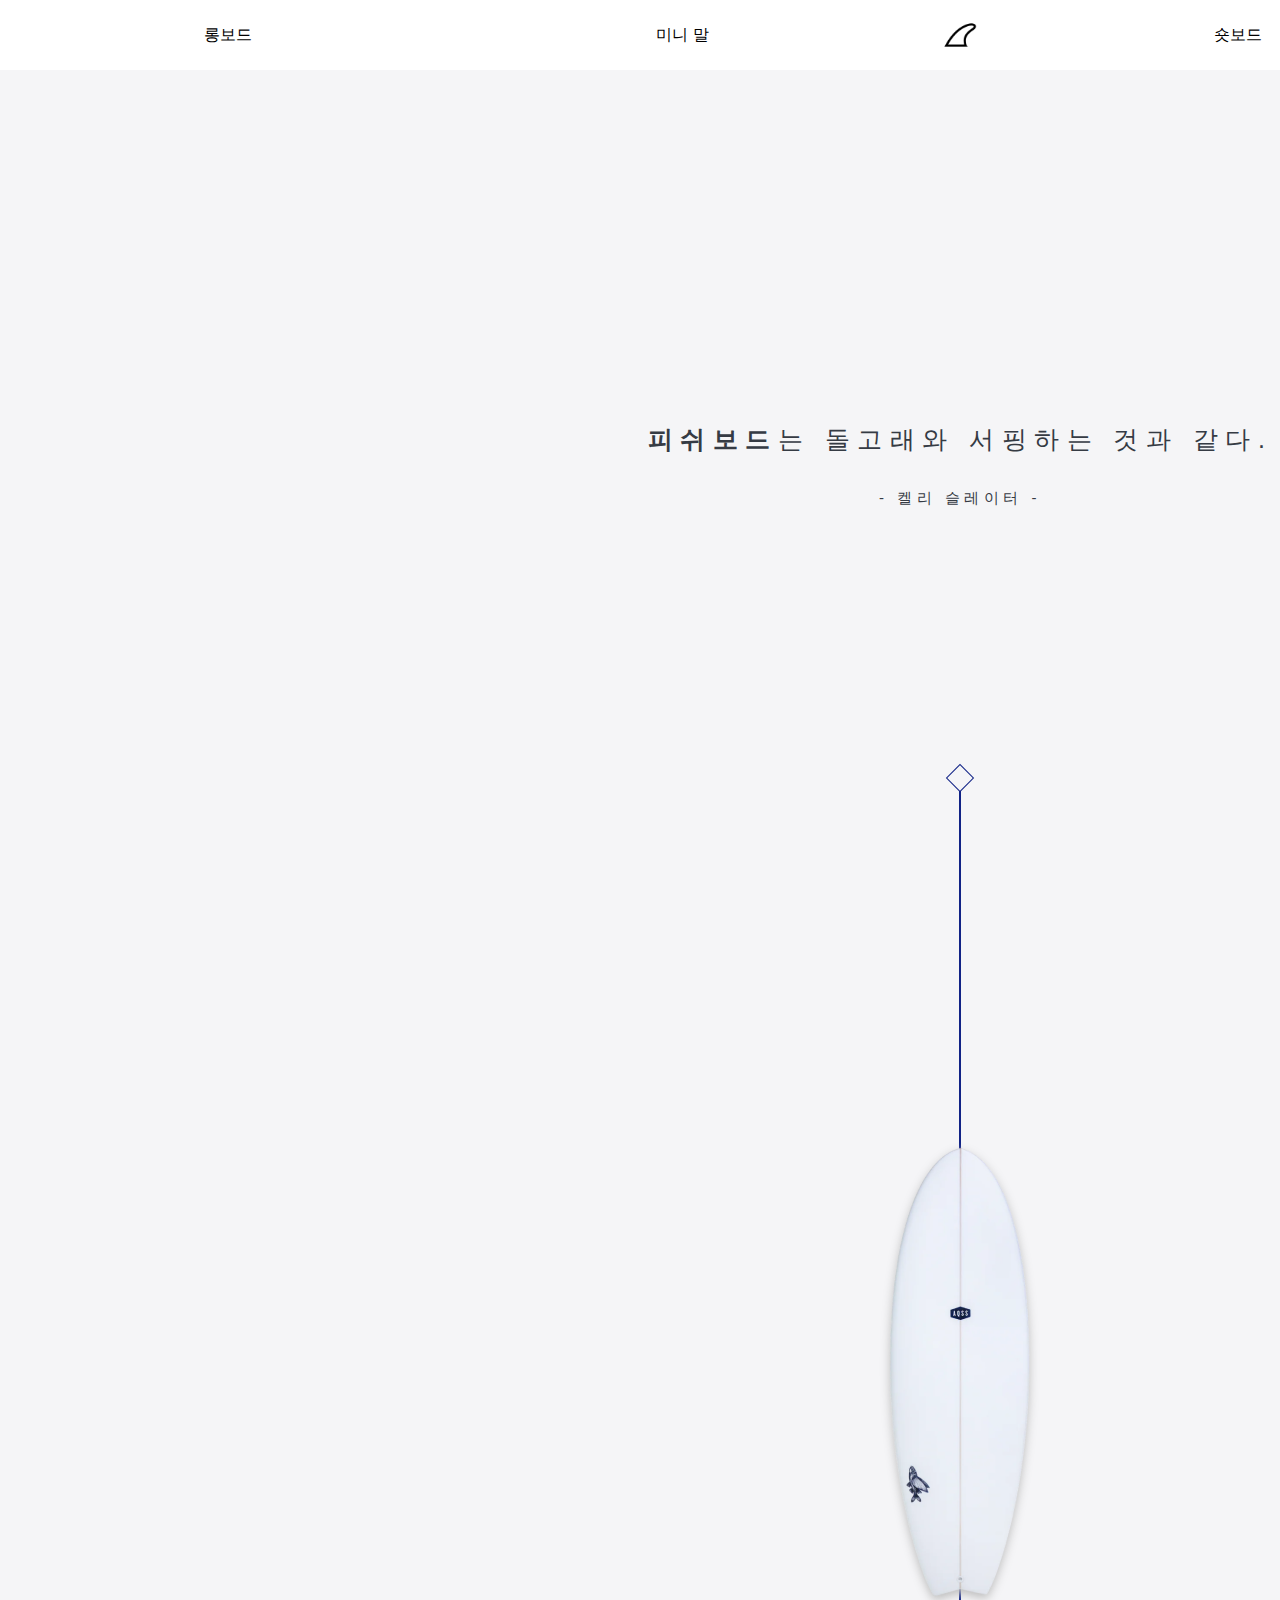
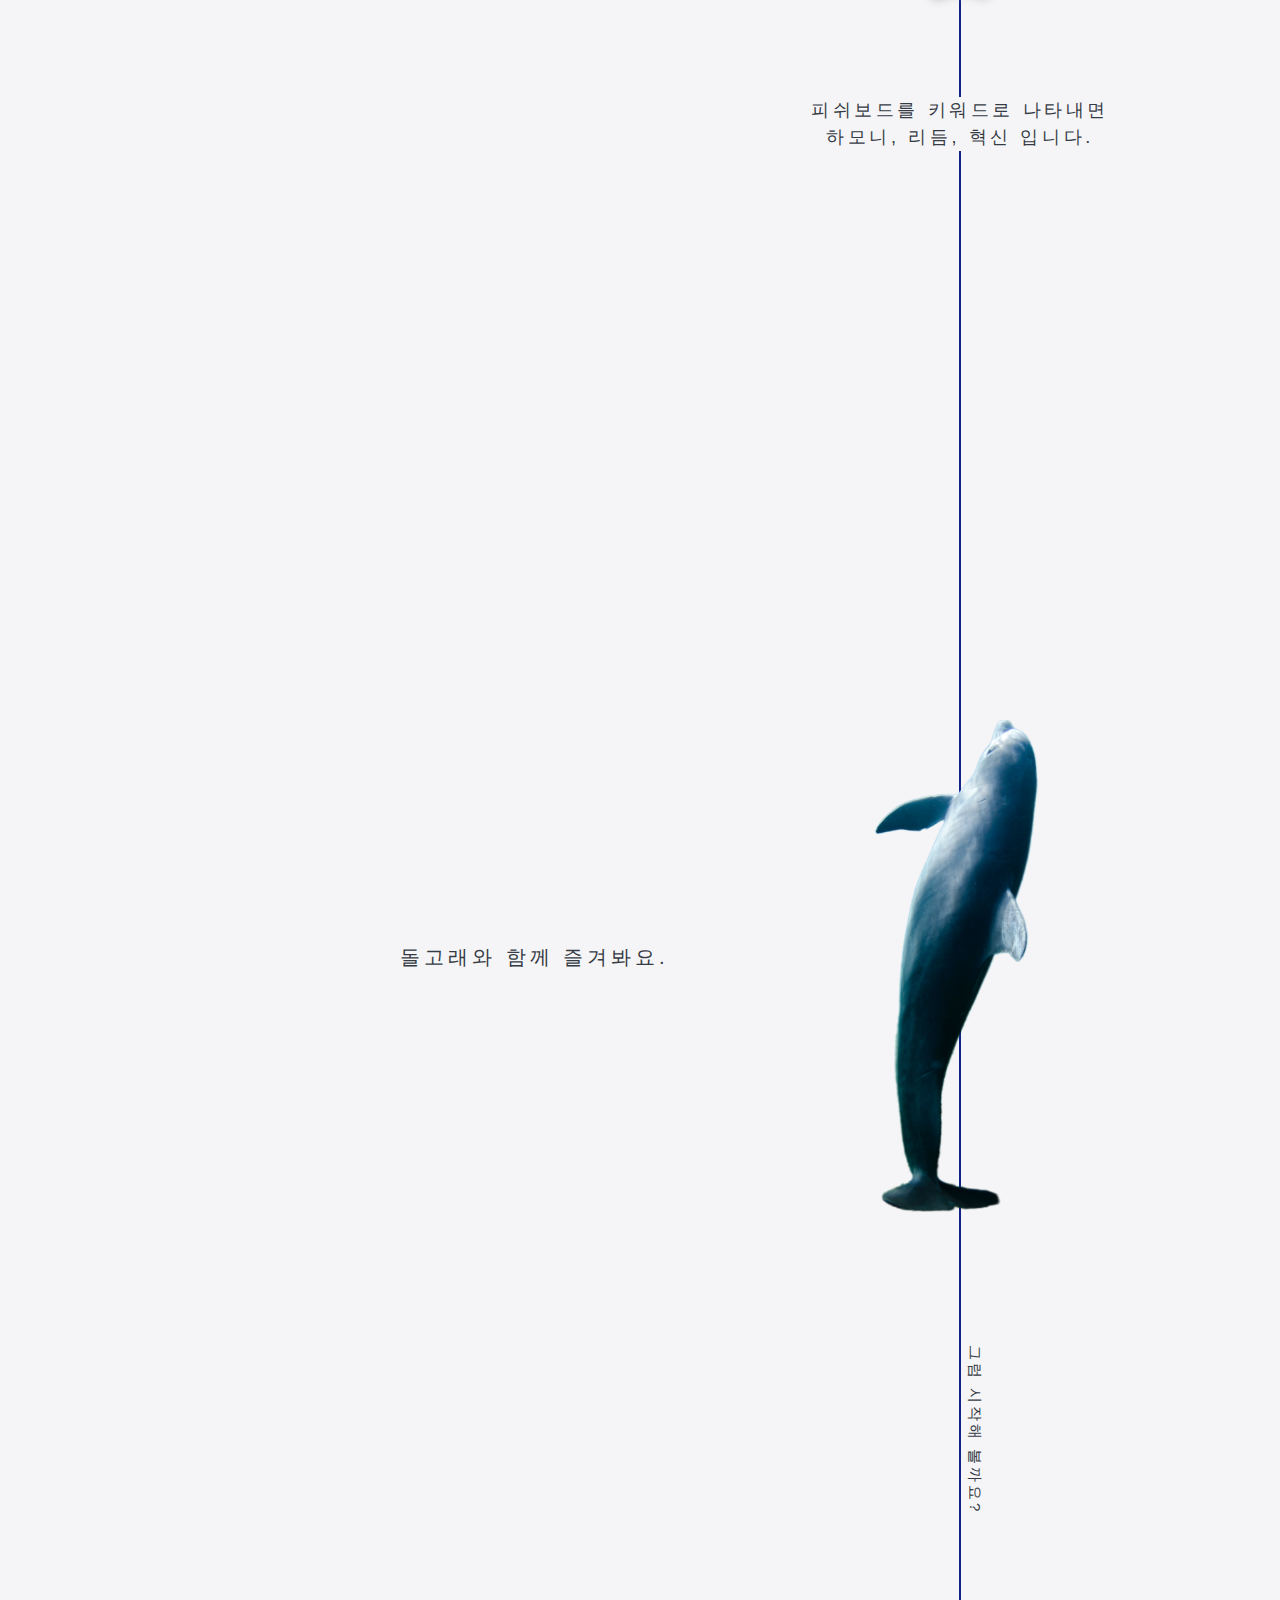
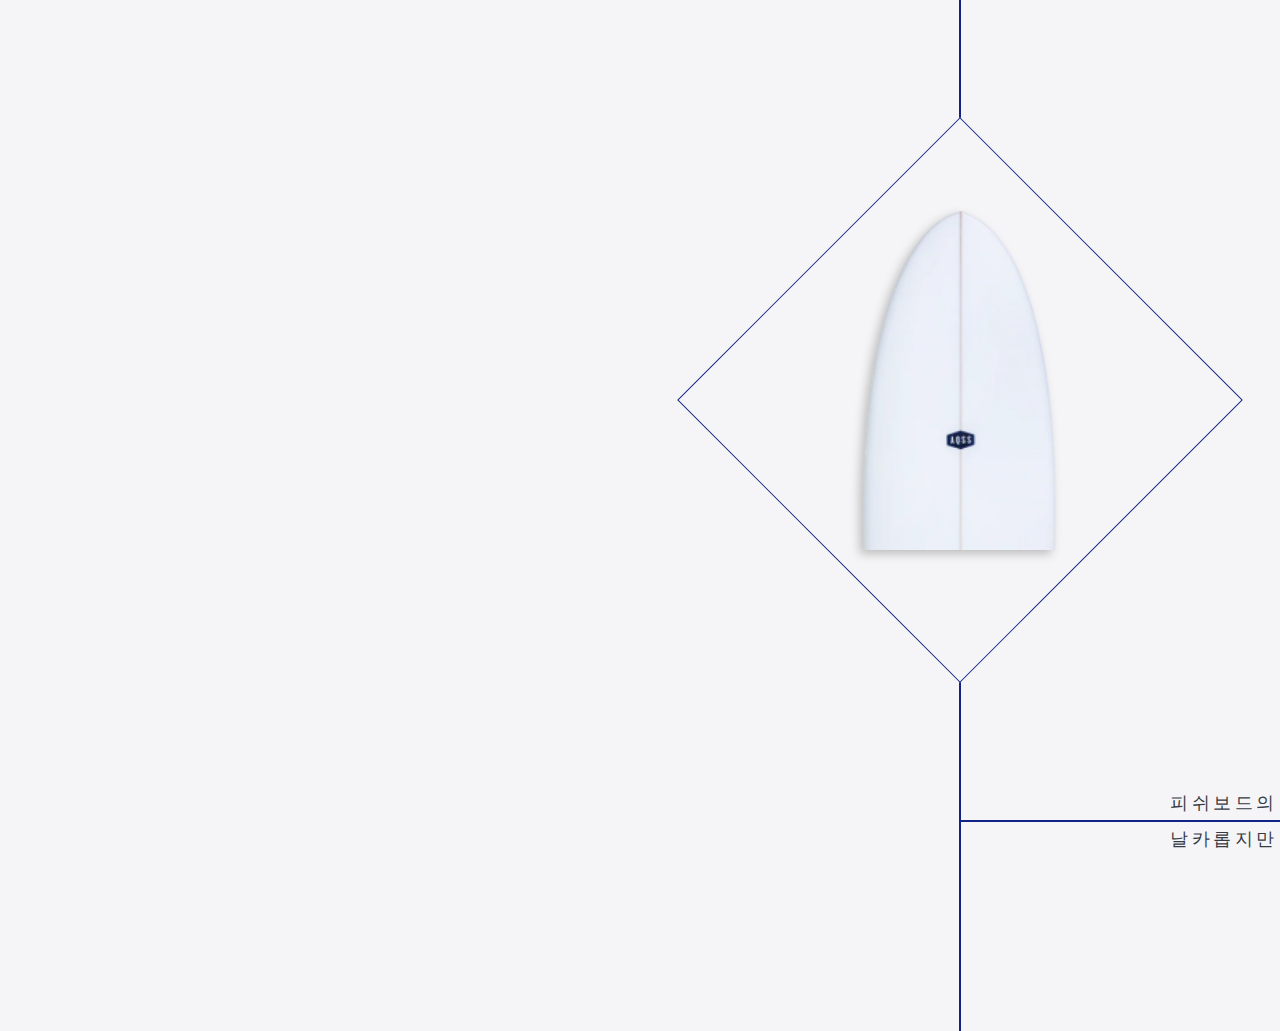
==== templates/fishBoard.html @ 9637dcfd "short board edit" ====
<!DOCTYPE html>
<html lang="en">
<head>
    <meta charset="UTF-8">
    <title>서피 피쉬보드</title>
    <link rel="stylesheet" href="../static/src/style/header_footer.css">
    <link rel="stylesheet" href="../static/src/style/introduction.css">
    <link rel="stylesheet" href="../static/src/style/main_page.css">
    <link rel="stylesheet" href="../static/src/style/setup.css">
    <link rel="stylesheet" href="../static/src/style/src_miniBoard.css">
    <link rel="stylesheet" href="../static/src/style/src_longBoard.css">
    <link rel="stylesheet" href="../static/src/style/src_fishBoard.css">
    <style>
        body{
            background-color: #F5F5F7;
            color: #353B44;
        }
        .footer{background-color: white}
    </style>
</head>
<body>

    <div class="pageHeader">
        <a href="longBoard.html" class="pageHeaderLongboard">롱보드</a>
        <a href="miniBoard.html" class="pageHeaderMiniboard">미니 말</a>
        <a href="main.html" class="pageIcon"><img src="../static/src/img/Icon.png"></a>
        <a href="shortBoard.html" class="pageHeaderShortboard">숏보드</a>
        <a href="fishBoard.html" class="pageHeaderFishboard" style="color: gray">피쉬보드</a>
    </div>

    <div class="Board_introduction start">
        <div class="pageShape" style="border-color: #112386; transform: rotate(45deg); top: 698px;"></div>
        <div class="middle_line introduction_line fish_border_color"></div>
         <div class="life_quote">
            <p><span>피쉬보드</span>는 돌고래와 서핑하는 것과 같다.</p>
            <p>- 켈리 슬레이터 -</p>
         </div>
        <div class="boardpic_letter_wrap">
            <img style="height: 450px" src="../static/src/img/fish_board.png">
            <div class="Board_keywords" style="background-color: #F5F5F7;">
                <p>피쉬보드를 키워드로 나타내면</p>
                <p>하모니, 리듬, 혁신 입니다.</p>
            </div>
        </div>
    </div>

    <div class="Board_introduction Lyrics">
        <div class="middle_line line_height fish_border_color"></div>
        <div class="lyrics_line" style="top: 474px; left: 400px">돌고래와 함께 즐겨봐요.</div>
        <img id="fish_lyrics_pic" src="../static/src/img/dolphine.png">
        <div class="shall_we_start">그럼 시작해 볼까요?</div>
    </div>

    <div class="Board_introduction NoseTail" style="align-items: center">
        <div class="middle_line fish_border_color line_height"></div>
        <div class="fish_nosetail_wrap Fish"></div>
        <img id="fish_board_nose_pic" src="../static/src/img/fishboard_nose.png">
        <div class="explain_line fish_border_color Right" style="top: 870px">
            <div class="Fish explain_line_square_rotate"></div>
        </div>
        <div class="right_explain_location" style="top: 835px">피쉬보드의 Nose는 숏보드처럼<br>날카롭지만 그에 비해 훨씬 <span>넓어</span>요.</div>
    </div>

</body>
</html>
---- static/src/style/header_footer.css ----
.pageHeader{
    width: 1920px;
    height: 70px;
    display: flex;
    flex-direction: row;
}

.pageHeaderLongboard, .pageHeaderMiniboard, .pageHeaderFishboard,.pageHeaderShortboard{
    height: 70px;
    width: 455px;
    background-color: white;
    display: flex;
    flex-direction: column;
    align-items: center;
    justify-content: center;
}

.pageIcon{
    width: 100px;
    height: 70px;
    background-color: white;
    display: flex;
    flex-direction: column;
    align-items: center;
    justify-content: center;
}

.pageIcon img{
    width: 70px;
    height: 70px;
}

.footer{
    width: 1920px;
    height: 400px;
    display: flex;
    justify-content: center;
    letter-spacing: 0.2em;
    align-items: center;
}

.footer *{
    margin: auto;
}

.footer div:first-of-type{
    /*padding-left: 235px;*/
    position: absolute;
    width: 780px;
    height: 97px;
    left: 300px;
    font-size: 18px;
    line-height: 300%;
    /*padding-right: 1000px;*/
}

.footer div:nth-of-type(2){
    position: absolute;
    width: 216px;
    height: 135px;
    line-height: 200.02%;
    font-size: 18px;
    left: 1380px;
}
---- static/src/style/introduction.css ----
/*Actual lines*/



.Board_introduction{
    display: flex;
    position: relative;
    width: 1920px;
    height: 1080px;
}

.introduction_line{
    width: 1280px;
    height: 0px;
    top: 1360px;
}


.start{
    z-index: -2;
    align-items: center;
    justify-content: space-around;
    height: 2000px;
    flex-direction: column;
}

.life_quote p:first-of-type{
    line-height: 100px;
    letter-spacing: 0.3em;
    font-size: 25px;
}

.life_quote p:nth-of-type(2){
    font-size: 15px;
    letter-spacing: 0.3em;
    text-align: center;
}


.Board_keywords{
    text-align: center;
    margin-top: 100px;
    line-height: 150%;
    letter-spacing: 0.2em;
    font-size: 18px;
}

.explain_letter_set{

}

.boardpic_letter_wrap{
    display: flex;
    flex-direction: column;
    align-items: center;
}

.boardpic_letter_wrap img{
    filter: drop-shadow(0px 4px 5px #BDBDBD);
}

.middle_line_justify{
    display: flex;
    justify-content: center;
}

.middle_line{
    position: absolute;
    z-index: -1;
    border: 0.5px solid;
    transform: rotate(90deg);
}





.border_line_size{
    position: absolute;
    height: 900px;
    width: 0px;
    left: 959.5px;
    z-index: -1;
    border: 0.5px solid;
}

.pageShape{
    position: absolute;
    width: 20px;
    height: 20px;
    border: 1px solid;
    top: 700px;
}

.Lyrics{
    justify-content: center;
}

.lyrics_line{
    position: absolute;
    font-size: 20px;
    letter-spacing: 0.2em;
}

.line_height{
    width: 1080px;
    height: 0px;
    top: 540px;
}

.line_height_ending{
    width: 600px;
    height: 0px;
    top: 300px;
}
.shall_we_start{
    position: absolute;
    transform: rotate(90deg);
    font-size: 15px;
    letter-spacing: 0.2em;
    top: 950px;
    left: 890px;
}




/*Board introduction about nose and tail*/


.NoseTail{
    flex-direction: column;
}

.horizon{
    display: flex;
    flex-direction: row;
    align-items: center;
}

.row_reverse{
    flex-direction: row-reverse;
}

.horizon * {
    position: absolute;
}


.horizon:first-of-type{
    top: 400px;
}

.left_explain_location{
    width: 550px;
    letter-spacing: 0.2em;
    font-size: 18px;
    line-height: 200%;
    position: absolute;
    text-align: right;
    left: 200px;
}

.right_explain_location{
    width: 550px;
    letter-spacing: 0.2em;
    font-size: 18px;
    line-height: 200%;
    position: absolute;
    text-align: left;
    right: 200px;
}

.explain_line{
    position: absolute;
    width: 380px;
    height: 0px;
    /*border: 0.5px solid;*/
}

.Left{
    left: 580px;
}

.Right{
    transform: scaleX(-1);
    right: 580px;
}



/*Measure explanation */


.Measure{
    display: block;
}

.surfboard_length_measure_pictures{
    position: absolute;
    left: 1300px;
    top: 300px;
    display: flex;
    justify-content: space-around;
    align-items: flex-end;
}

.surfboard_length_measure_pictures img:first-of-type{
    height: 230px;
}

.surfboard_length_measure_pictures img:nth-of-type(2){
    padding-left: 100px;
}

.surfboard_length_measure_line{
    width: 250px;
    height: 0px;
    border: 0.5px solid;
    position: absolute;
}



.Board_length_measure_explain_line{
    position: absolute;
}

.explain_letter_location_set{

}


/*Question guy comes up*/

.Question{
    flex-direction: column;
    align-items: center;
}

.Question img{
    height: 300px;
}

.Question div:nth-of-type(4){
    letter-spacing: 0.2em;
    font-size: 13px;
    padding-top: 50px;
    padding-bottom: 50px;
}

.Thats_Right{
    margin-top: 250px;
    font-size: 30px;
    letter-spacing: 0.2em;
    padding-top: 50px;
}

.Question_line{
    position: absolute;
    left: 1200px;
    top: 180px;
    font-size: 14px;
    letter-spacing: 0.2em;
}


/*Last infomation*/

.Last_info{
    display: block;
}


/*Ending picture and icon*/

.Ending_pic{
    flex-direction: column;
    align-items: center;
}

.Ending_pic img:first-of-type{
    position: absolute;
}

.Ending_pic > .pageIcon{
    position: absolute;
    top: 900px;
}


.explain_navigation{
    width: 250px;
    height: 0px;
    position: absolute;
}

.what_is{
    position: absolute;
    font-size: 22px;
    font-weight: 600;
    left: 1110px;
}
---- static/src/style/main_page.css ----
.mainPage_poster{
    width: 1920px;
    height: 1350px;
    background-color: white;
    display: flex;
    flex-direction: row;
}

.mainPage_poster div{
    width: 960px;
    height: 1350px;
}

#mainPage_poster_right{
    display: flex;
    flex-direction: row;
    align-items: center;
    justify-content: center;
}

#mainPage_poster_right img{
    height: 1300px;
    padding-top: 120px;
    filter: drop-shadow(0px 0px 25px #BDBDBD);
}

#mainPage_poster_left{
    display: flex;
    flex-direction: column;
    justify-content: space-evenly;
}


#mainPage_poster_left_above_letter{
    text-align: right;
    display: flex;
    flex-direction: column;
    justify-content: center;
}

#mainPage_poster_left_above_letter p{
    padding-top: 100px;
    padding-bottom: 50px;
    letter-spacing: 1em;
    font-size: 25px;
}

#mainPage_poster_left_above_letter > p > span{
    font-weight: 600;
    line-height: 100.02%;
}

#mainPage_poster_left_below_icon img{
    width: 70px;
    height: 70px;
    margin-right: 140px;
    margin-top: 300px;
}

#mainPage_poster_left img{
    width: 70px;
    height: 70px;
}

.mainPage_arrow{
    display: flex;
    justify-content: center;
    height: 150px;
    padding-top: 40px;
}

#mainPage_arrow_icon{
    width: 15px;
    height: 15px;
    border: solid black;
    border-width: 0 4px 4px 0;
    border-radius: 3px;
    display: inline-block;
    padding: 3px;
    transform: rotate(45deg);
}

.mainPage_navigate{
    width: 1920px;
    height: 1100px;
    background-color: #F7F7F8;
    display: flex;
}


#opening_statement{
    width: 960px;
    padding-left: 600px;
    font-size: 25px;
    line-height: 100.02%;
    display: flex;
    align-items: center;
    text-align: center;
    letter-spacing: 0.5em;
}

.types_navigate{
    width: 960px;
    display: flex;
    flex-direction: column;
    align-items: center;
    justify-content: center;
    font-size: 20px;
    line-height: 100.02%;
    letter-spacing: 0.5em;
    line-height: 500%;
}
---- static/src/style/setup.css ----
*,
::after,
::before {
    box-sizing: border-box;
    margin: 0;
    padding: 0;
}

img,
picture {
    max-width: 100%;
    display: block;
}

button,
input,
select,
textarea {
    font: inherit;
}

body {
    min-height: 100vh;
    text-rendering: optimizespeed;
    -webkit-font-smoothing: antialiased;
    -moz-osx-font-smoothing: grayscale;
    font-family: 'Poppins',sans-serif;
}

ol,
ul {
    list-style: none;
}

.pageHeader a {
    text-decoration: none;
    /*display: block;*/
    color: black;
}

/* visited link */
.pageHeader a:visited {
  color: black;
}

span{
    font-weight: 600;
}
---- static/src/style/src_miniBoard.css ----
.Mini{
    background-color: #F7F7F5;
    border-color: #848611;
}


.mini_border_color{
    border: 0.5px solid #848611;
}

#mini_lyrics_pic{
    position: absolute;
    border-radius: 25%;
    filter: drop-shadow(-10px 10px 15px #BDBDBD);
    left: 714.18px;
    height: 368px;
    top: 300px;
}

.explain_line_circle{
    position: absolute;
    width: 7px;
    height: 7px;
    background-color: #848611;
    border-radius: 50%;
    top: -3.5px;
}

#mini_Nose_pic_location, #mini_Tail_pic_location{
    position: absolute;
    left: 0px;
    height: 180px;
    filter: drop-shadow(4px 4px 5px #BDBDBD);
}


#mini_Nose_pic_location{
    top:200px;
}

#mini_Tail_pic_location{
    top: 700px;
}

#mini_measure_line{
    left: 1330px;
    top: 300px;
    border-color: #C3C5B7;
}

#mini_measure_foot{
    position: absolute;
    color: #C3C5B7;
    font-size: 18px;
    left: 1330px;
    top: 282px;
}

#explain_more_info_circle{
    display: flex;
    align-items: center;
    justify-content: space-evenly;
    border: 1px solid #848611;
    border-radius: 50%;
    width: 600px;
    height: 600px;
    background-color: #F7F7F5;
    z-index: 1;
}

#explain_more_info_circle img:first-of-type{
    height: 500px;
}

#explain_more_info_circle img:nth-of-type(2){
    height: 370px;
}

#explain_more_info_circle img{
    filter: drop-shadow(0px 4px 3px #BDBDBD);
}
---- static/src/style/src_longBoard.css ----
.LongBoard{
    background-color: #F5F7F6;
    border-color: #49705C;
    color: #49705C;
}

.LongBoard a{
    text-decoration: none;
    display: block;
    color: #49705C;
}

.LongBoard a:visited {
  color: #49705C;
}

.longboard_border_color{
    border: 0.5px solid #49705C;
}

#long_lyrics_pic{
    height: 500px;
    left: 787px;
}

.Ballet{
    position: absolute;
    /*transform: rotate(3deg);*/
}


#longboard_measure_line{
    left: 1330px;
    top: 300px;
    border-color: #B7C5BD;
}

#longboard_measure_foot{
    position: absolute;
    color: #B7C5BD;
    font-size: 18px;
    left: 1330px;
    top: 282px;
}

.explain_line_square{
    position: absolute;
    width: 7px;
    height: 7px;
    background-color: #49705C;
    /*transform: rotate(45deg);*/
    top: -3.5px;
    left: -5px;
}

#long_Nose_pic_location{
    left: 960.5px;
    top: 200.5px;
}

#long_Tail_pic_location{
    right: 960.5px;
    top: 500.5px;
}
---- static/src/style/src_fishBoard.css ----
.Fish{
    background-color: #F5F5F7;
    border-color: #112386;
}


.fish_border_color{
    border: 0.5px solid #112386;
}

#fish_lyrics_pic{
    position: absolute;
    height: 500px;
    top: 250px;
}

#fish_board_nose_pic{
    filter: drop-shadow(-4px 4px 5px #BDBDBD);
    position: absolute;
    height: 340px;
    top: 260px;
}

.fish_nosetail_wrap{
    position: absolute;
    width: 400px;
    height: 400px;
    border: 1px solid #112386;
    z-index: -1;
    transform: rotate(45deg);
    top: 250px;
}

.explain_line_square_rotate{
    position: absolute;
    width: 7px;
    height: 7px;
    background-color: #112386;
    transform: rotate(45deg);
    top: -3.5px;

}
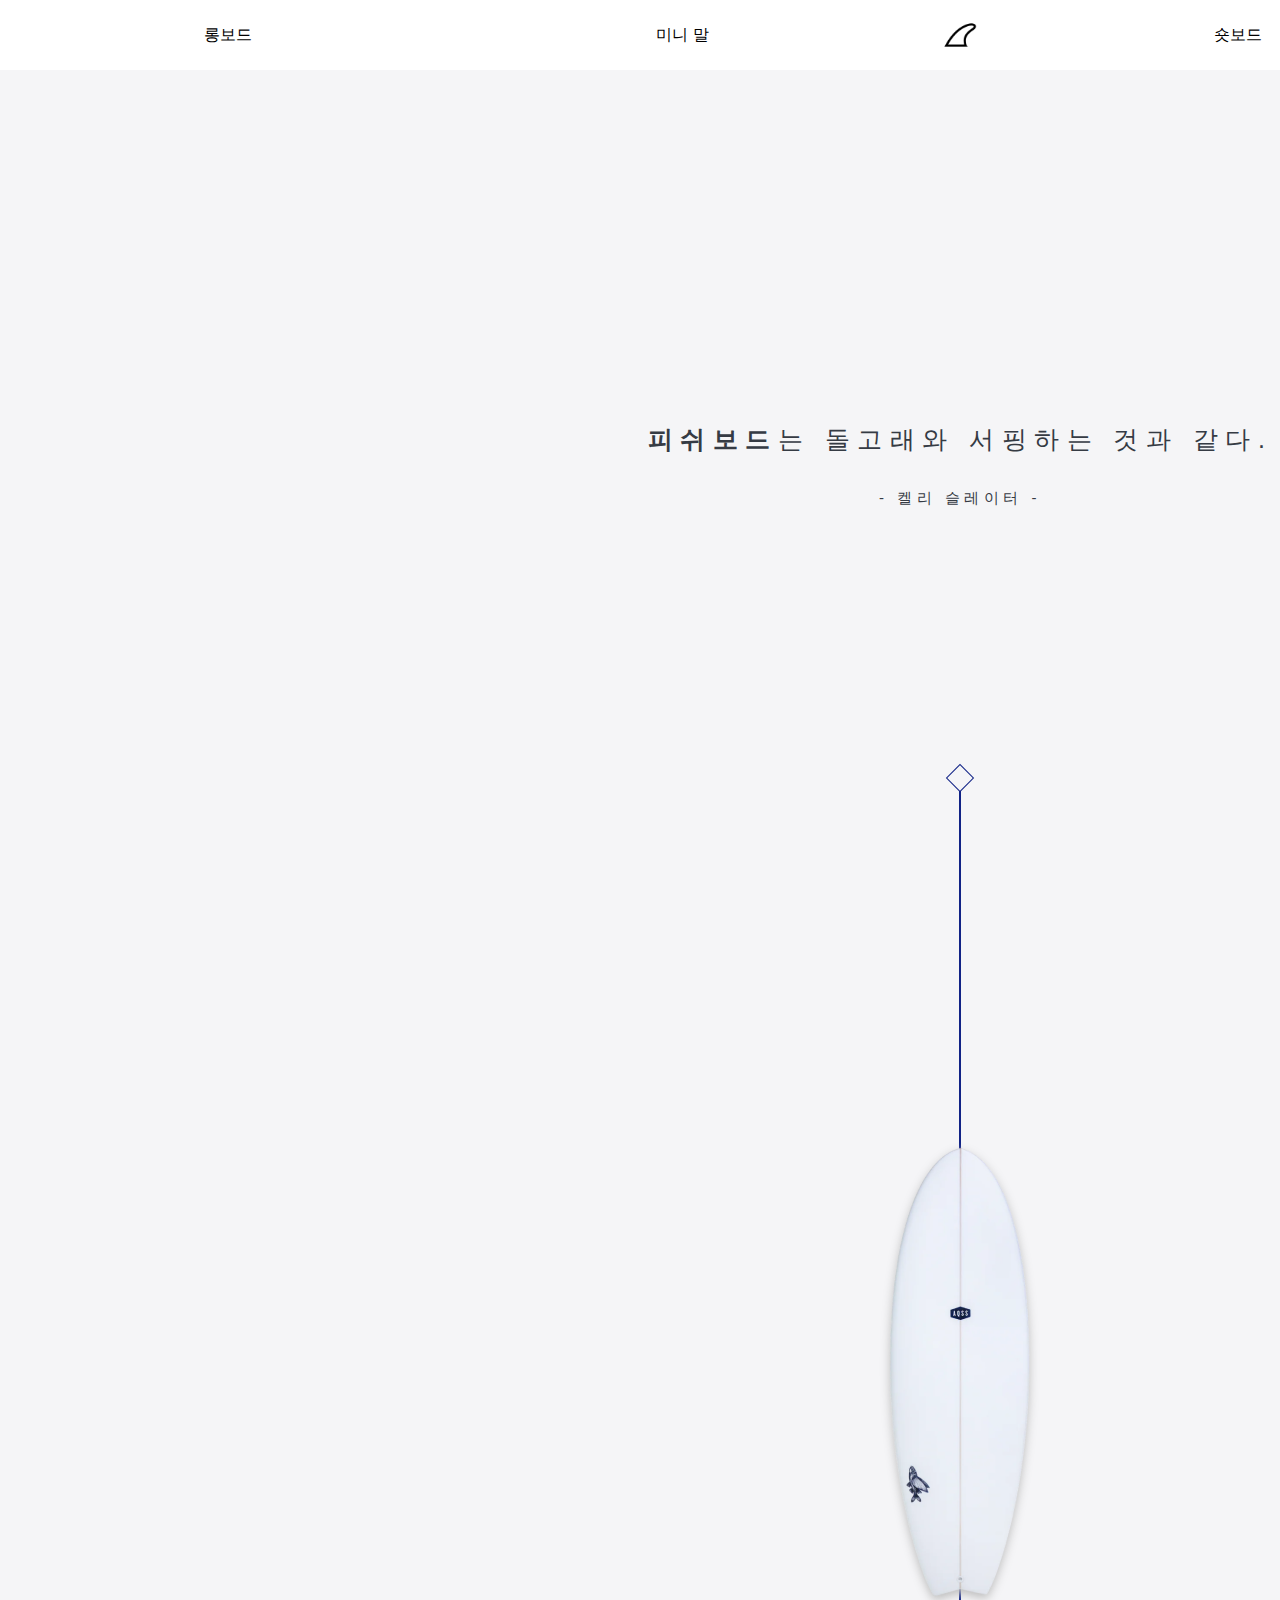
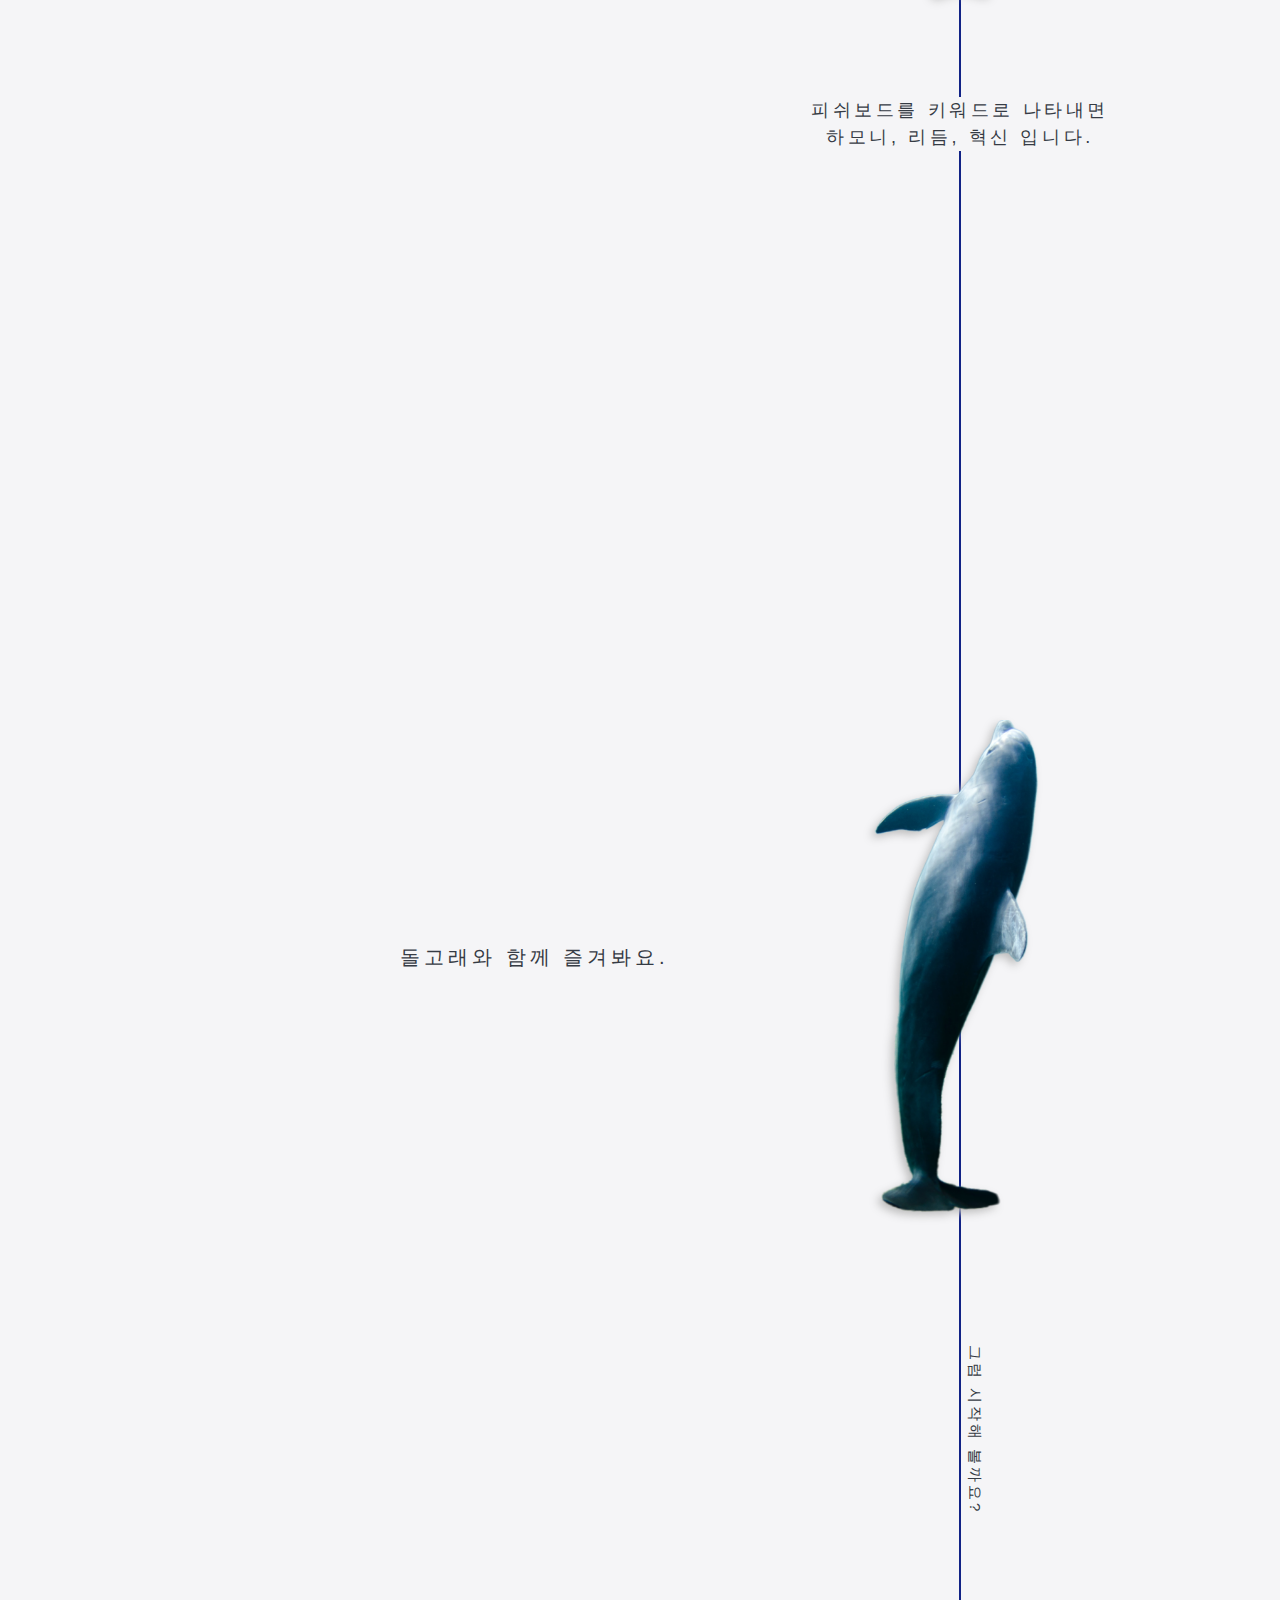
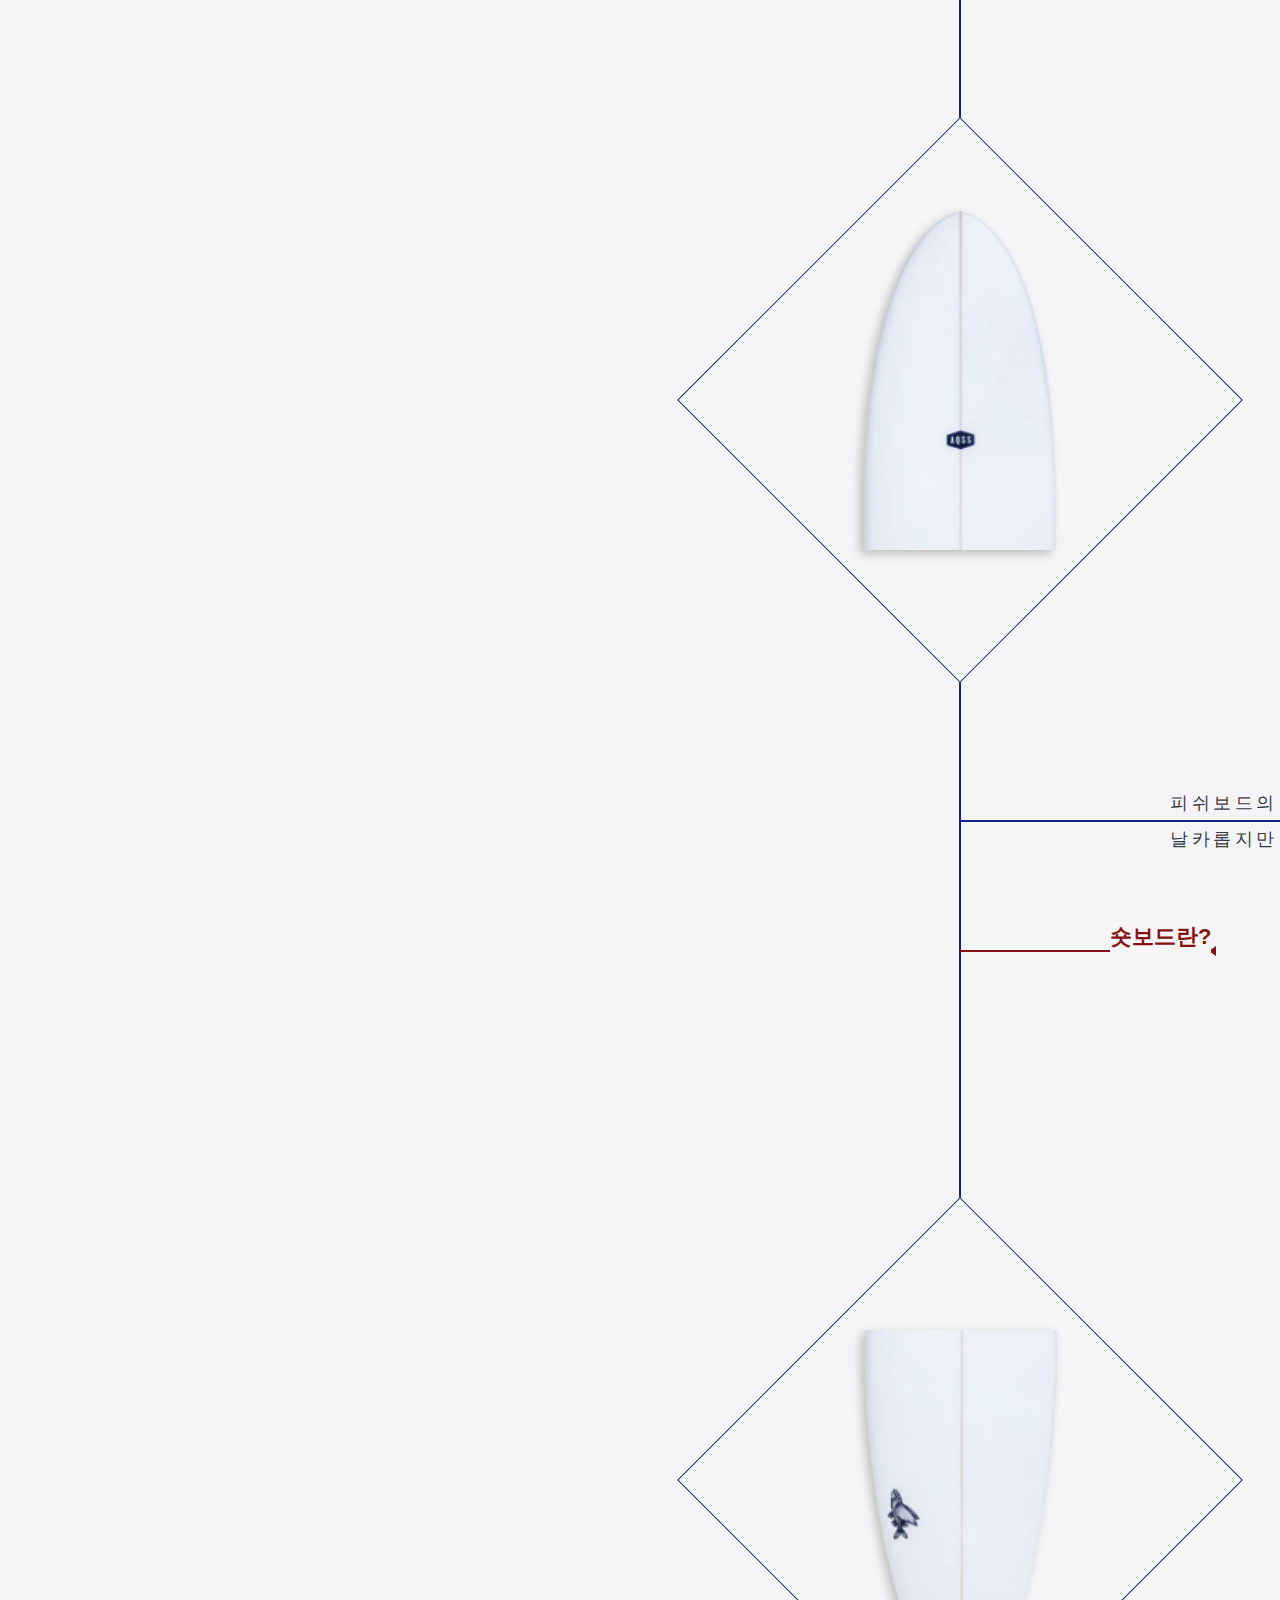
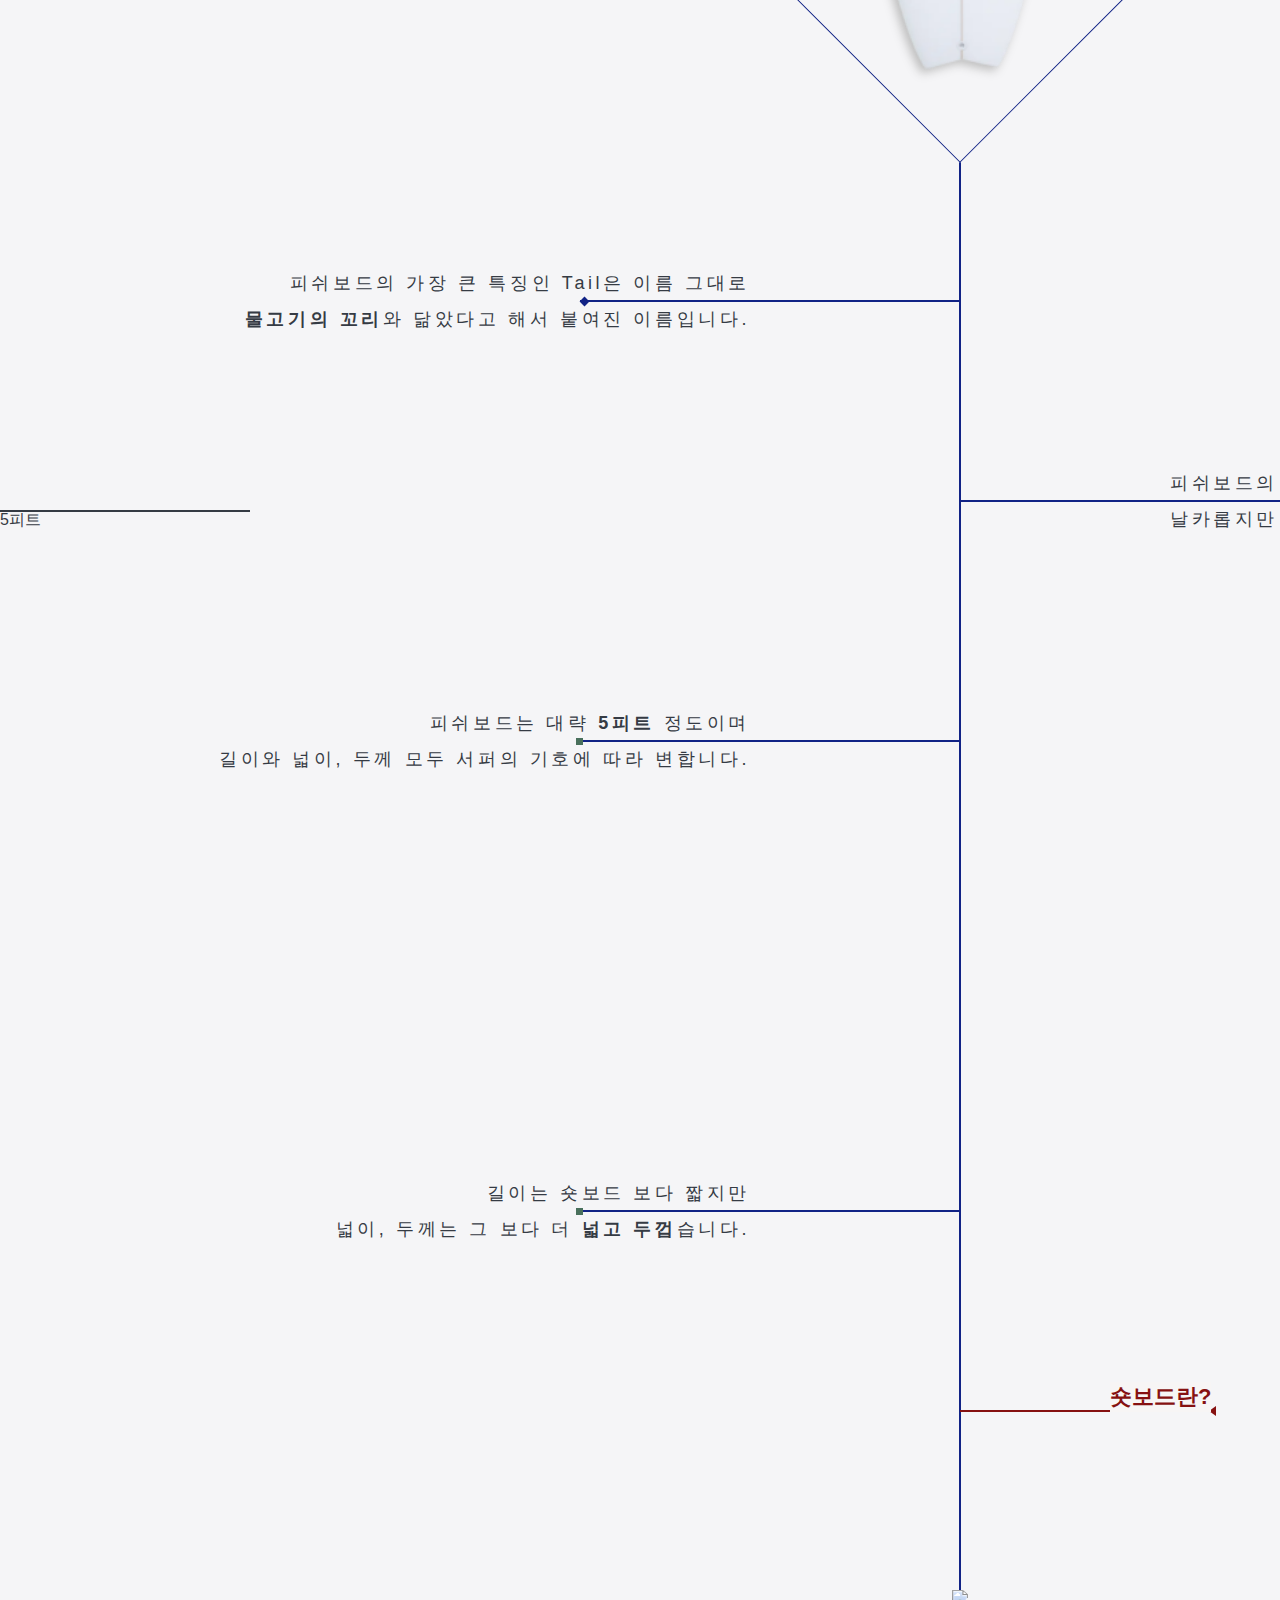
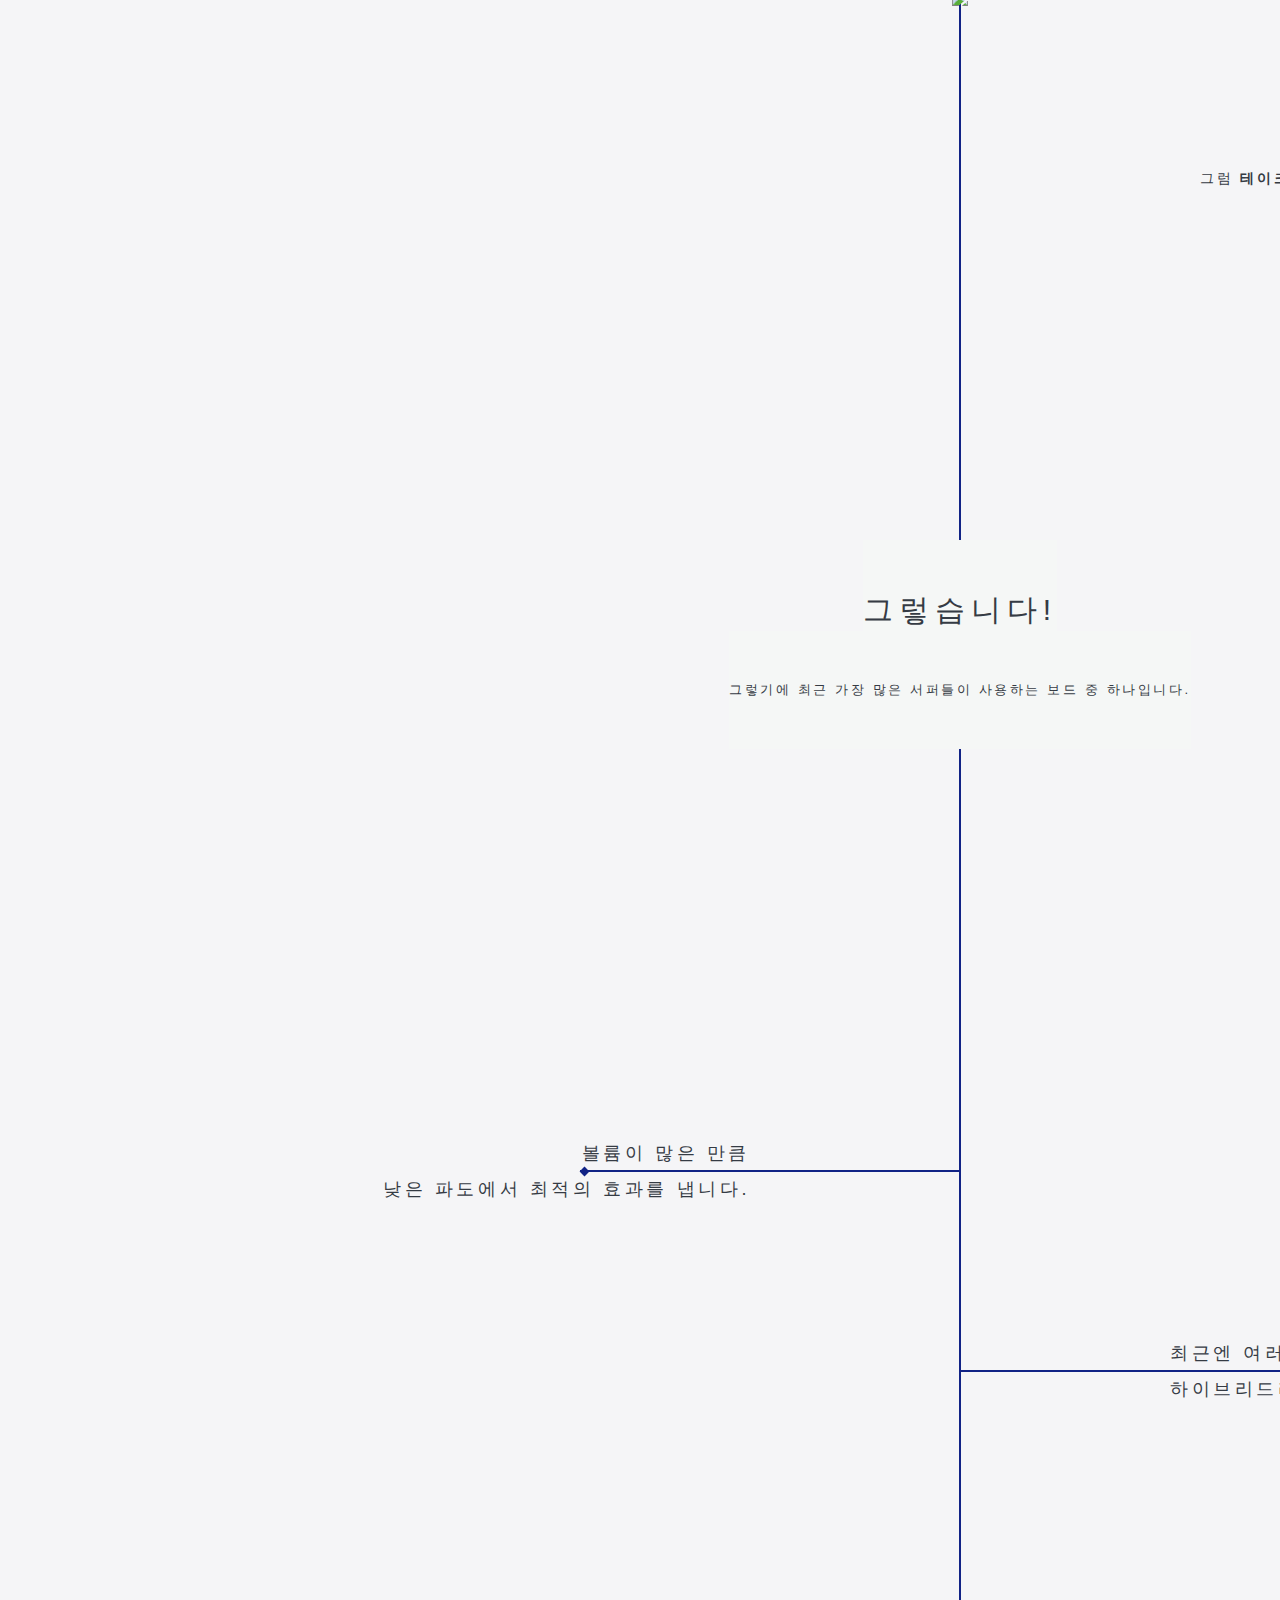
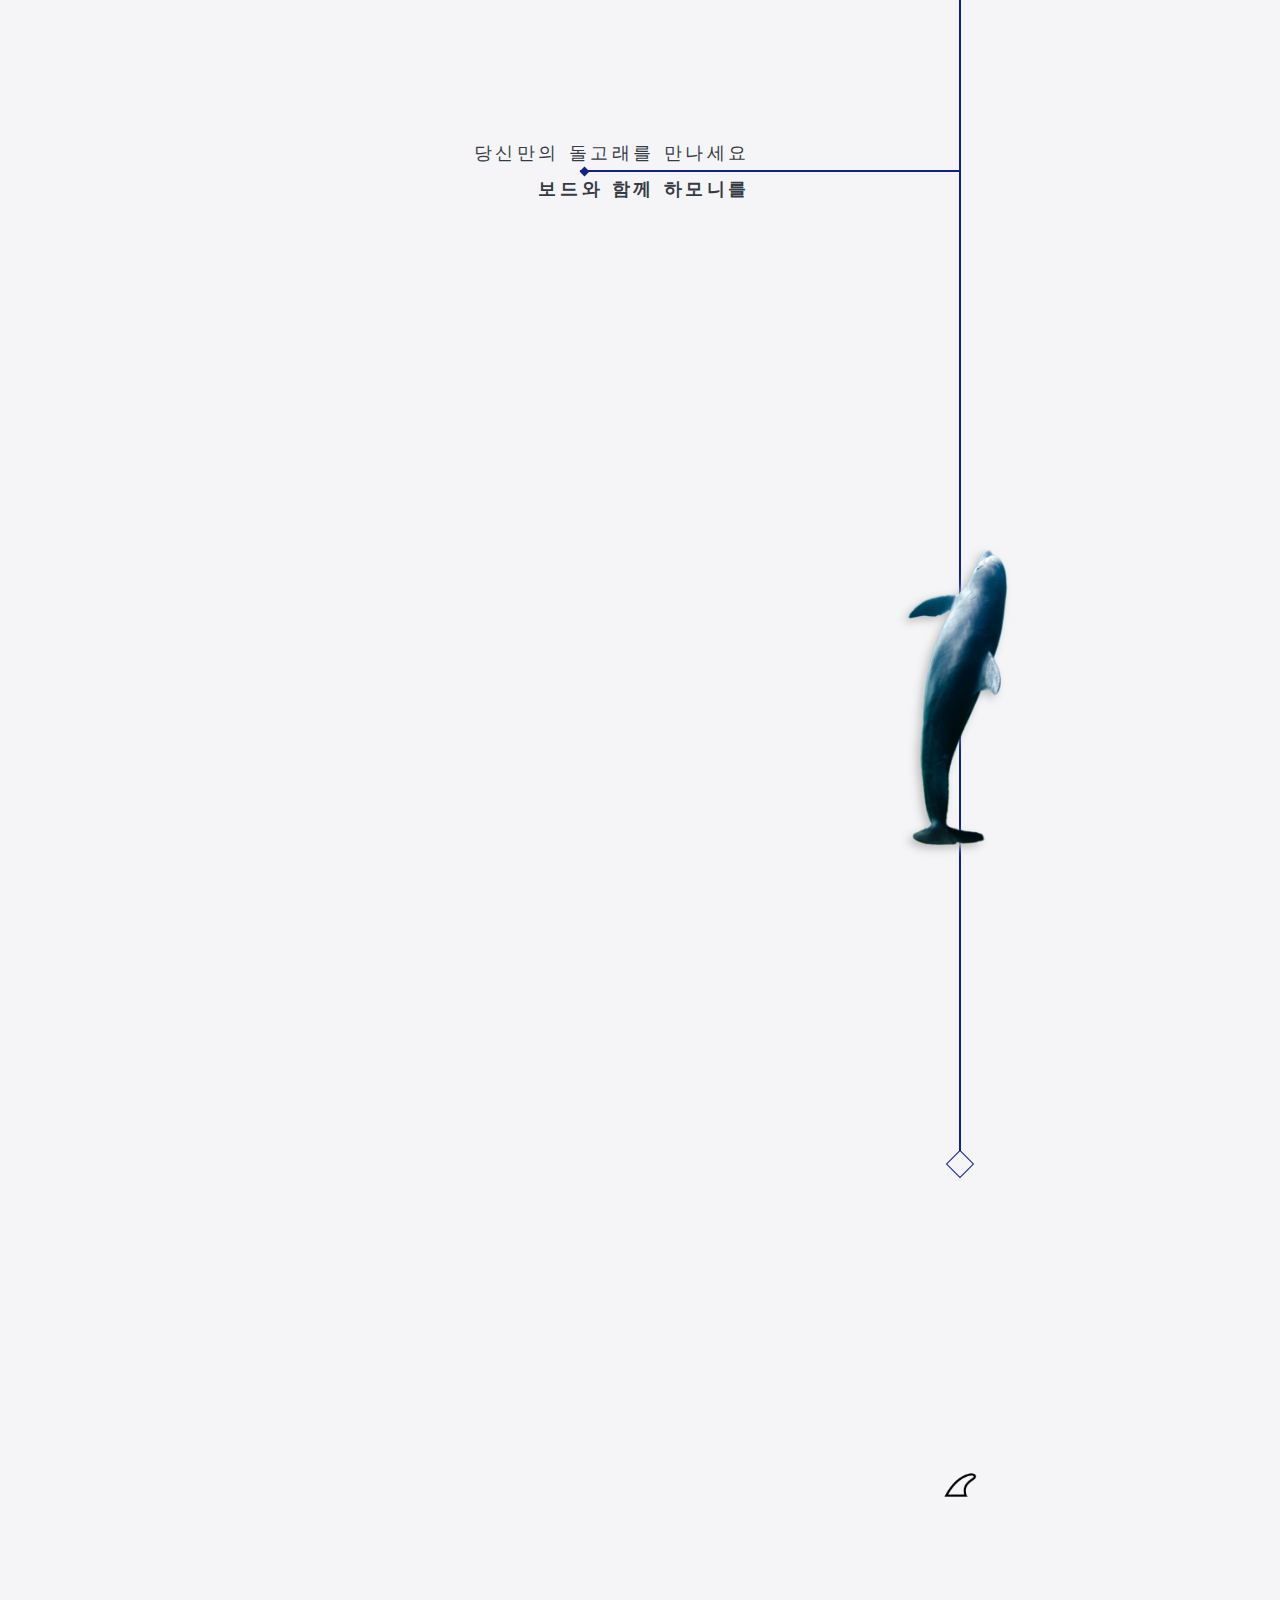
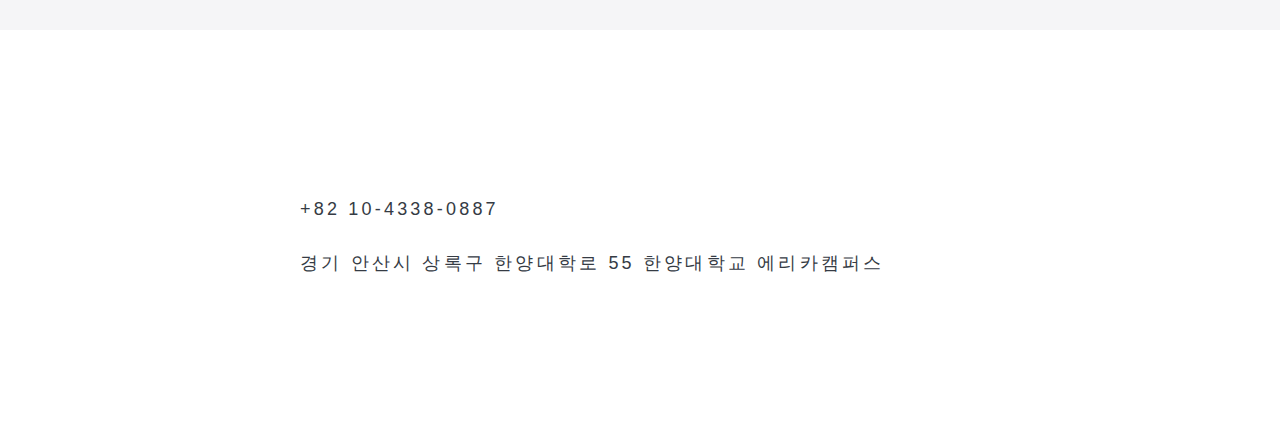
==== commit 84ccaad7: "Finally Finished!" ====
--- a/templates/fishBoard.html
+++ b/templates/fishBoard.html
@@ -10,6 +10,7 @@
     <link rel="stylesheet" href="../static/src/style/src_miniBoard.css">
     <link rel="stylesheet" href="../static/src/style/src_longBoard.css">
     <link rel="stylesheet" href="../static/src/style/src_fishBoard.css">
+    <link rel="stylesheet" href="../static/src/style/src_shortBoard.css">
     <style>
         body{
             background-color: #F5F5F7;
@@ -36,7 +37,7 @@
             <p>- 켈리 슬레이터 -</p>
          </div>
         <div class="boardpic_letter_wrap">
-            <img style="height: 450px" src="../static/src/img/fish_board.png">
+            <img style="height: 450px;" src="../static/src/img/fish_board.png">
             <div class="Board_keywords" style="background-color: #F5F5F7;">
                 <p>피쉬보드를 키워드로 나타내면</p>
                 <p>하모니, 리듬, 혁신 입니다.</p>
@@ -59,6 +60,103 @@
             <div class="Fish explain_line_square_rotate"></div>
         </div>
         <div class="right_explain_location" style="top: 835px">피쉬보드의 Nose는 숏보드처럼<br>날카롭지만 그에 비해 훨씬 <span>넓어</span>요.</div>
+
+        <div class="explain_navigation short_border_color Right" style="left: 960px;top: 1000px">
+            <div class="explain_line_triangle" style="left: -7px;z-index: -1;"></div>
+        </div>
+        <div class="what_is Short" style="top: 972px"><a href="shortBoard.html">숏보드란?</a></div>
+    </div>
+
+    <div class="Board_introduction NoseTail" style="align-items: center">
+        <div class="middle_line fish_border_color line_height"></div>
+        <div class="fish_nosetail_wrap Fish"></div>
+        <img id="fish_board_tail_pic" src="../static/src/img/fishboard_tail.png">
+        <div class="explain_line fish_border_color Left" style="top: 870px">
+            <div class="Fish explain_line_square_rotate"></div>
+        </div>
+        <div class="left_explain_location" style="top: 835px">피쉬보드의 가장 큰 특징인 Tail은 이름 그대로<br><span>물고기의 꼬리</span>와 닮았다고 해서 붙여진 이름입니다.</div>
+
+        <div class="explain_line fish_border_color Right" style="top: 1070px">
+            <div class="Fish explain_line_square_rotate"></div>
+        </div>
+        <div class="right_explain_location" style="top: 1035px">피쉬보드의 Nose는 숏보드처럼<br>날카롭지만 그에 비해 훨씬 <span>넓어</span>요.</div>
+    </div>
+
+   <div class="Board_introduction Measure">
+        <div class="middle_line_justify">
+            <div class="middle_line fish_border_color line_height"></div>
+        </div>
+        <div class="surfboard_length_measure_pictures">
+            <img src="../static/src/img/guy_with_yellow_surfboard.png">
+            <img src="../static/src/img/fish_board.png" style="height: 200px;">
+        </div>
+        <div class="surfboard_length_measure_line" id="fishboard_measure_line"></div>
+        <div class="surfboard_length_measure_foot" id="fishboard_measure_foot">5피트</div>
+        <div class="explain_line fish_border_color Left" style="top: 230px">
+            <div class="Longboard explain_line_square"></div>
+        </div>
+        <div class="explain_line fish_border_color Left" style="top: 700px">
+            <div class="Longboard explain_line_square"></div>
+        </div>
+       <div class="left_explain_location" style="position: absolute; top: 195px" >피쉬보드는 대략 <span>5피트</span> 정도이며<br>길이와 넓이, 두께 모두 서퍼의 기호에 따라 변합니다.</div>
+       <div class="left_explain_location" style="position: absolute; top: 665px" >길이는 숏보드 보다 짧지만<br>넓이, 두께는 그 보다 더 <span>넓고 두껍</span>습니다.</div>
+
+       <div class="explain_navigation short_border_color Right" style="left: 960px;top: 900px">
+            <div class="explain_line_triangle" style="left: -7px;z-index: -1;"></div>
+        </div>
+        <div class="what_is Short" style="top: 872px"><a href="shortBoard.html">숏보드란?</a></div>
+    </div>
+
+    <div class="Board_introduction Question">
+        <div class="middle_line fish_border_color line_height"></div>
+        <img src="../static/src/img/thinking_guy.png">
+        <div class="Question_line">그럼 <span>테이크 오프</span>가 편하겠군요.</div>
+        <div class="Thats_Right" style="background-color: #F5F7F6">그렇습니다!</div>
+        <div style="background-color: #F5F7F6">그렇기에 최근 가장 많은 서퍼들이 사용하는 보드 중 하나입니다.</div>
+    </div>
+
+    <div class="Board_introduction Last_info">
+        <div class="middle_line_justify">
+            <div class="middle_line fish_border_color line_height"></div>
+        </div>
+
+        <div class="explain_line fish_border_color Left" style="top: 100px">
+            <div class="explain_line_square_rotate"></div>
+        </div>
+        <div class="left_explain_location" style="top: 65px">볼륨이 많은 만큼<br>낮은 파도에서 최적의 효과를 냅니다.</div>
+
+        <div class="explain_line fish_border_color Right" style="top: 300px">
+            <div class="explain_line_square_rotate"></div>
+        </div>
+        <div class="right_explain_location" style="top: 265px">최근엔 여러 모양의 Tail을 사용하며 <br>하이브리드라는 이름으로도 불립니다.</div>
+
+        <div class="explain_line fish_border_color Left" style="top: 700px">
+            <div class="explain_line_square_rotate"></div>
+        </div>
+        <div class="left_explain_location" style="top: 665px">당신만의 돌고래를 만나세요<br><span>보드와 함께 하모니를</span></div>
+    </div>
+
+    <div class="Board_introduction Ending_pic">
+        <div class="middle_line_justify">
+            <div class="middle_line fish_border_color line_height_ending"></div>
+            <div class="pageShape" style="border-color: #112386; transform: rotate(45deg); top: 604px;"></div>
+        </div>
+        <img style="top: 0px; filter: drop-shadow(-4px 4px 4px #BDBDBD); height: 300px" src="../static/src/img/dolphine.png">
+        <div class="pageIcon" style="background-color:#F5F5F7">
+            <img  src="../static/src/img/Icon.png">
+        </div>
+    </div>
+
+    <div class="footer">
+        <div>
+            <p>+82 10-4338-0887</p>
+            <p>경기 안산시 상록구 한양대학로 55 한양대학교 에리카캠퍼스</p>
+        </div>
+        <div>
+            <p><span >보드와 함께 서피</span></p>
+            <p><a href="https://www.facebook.com" target="_blank">Facebook</a></p>
+            <p><a href="https://www.instagram.com" target="_blank">Instagram</a></p>
+        </div>
     </div>
 
 </body>
--- a/static/src/style/introduction.css
+++ b/static/src/style/introduction.css
@@ -300,4 +300,14 @@
     font-size: 22px;
     font-weight: 600;
     left: 1110px;
+}
+
+.footer a{
+    text-decoration: none;
+    display: block;
+    color: black;
+}
+
+.footer a:visited{
+    color: black;
 }--- a/static/src/style/main_page.css
+++ b/static/src/style/main_page.css
@@ -111,7 +111,18 @@
     line-height: 500%;
 }
 
+.types_navigate a{
+    text-decoration: none;
+    display: block;
+    color: black;
+}
+
+.types_navigate a:visited{
+    color: black;
+}
 
 
 
 
+
+
--- a/static/src/style/src_fishBoard.css
+++ b/static/src/style/src_fishBoard.css
@@ -12,6 +12,7 @@
     position: absolute;
     height: 500px;
     top: 250px;
+    filter: drop-shadow(-4px 4px 4px #BDBDBD);
 }
 
 #fish_board_nose_pic{
@@ -19,6 +20,13 @@
     position: absolute;
     height: 340px;
     top: 260px;
+}
+
+#fish_board_tail_pic{
+    filter: drop-shadow(-4px 4px 5px #BDBDBD);
+    position: absolute;
+    height: 340px;
+    top: 300px;
 }
 
 .fish_nosetail_wrap{
@@ -38,5 +46,18 @@
     background-color: #112386;
     transform: rotate(45deg);
     top: -3.5px;
+}
 
+#fish_measure_line{
+    left: 1330px;
+    top: 200px;
+    border-color: #A5AFBF;
+}
+
+#fish_measure_foot{
+    position: absolute;
+    color: #A5AFBF;
+    font-size: 18px;
+    left: 1330px;
+    top: 182px;
 }--- a/static/src/style/src_shortBoard.css
+++ b/static/src/style/src_shortBoard.css
@@ -0,0 +1,128 @@
+.Short{
+    border-color: #861111;
+    background-color: #F7F5F5;
+}
+
+.Short a{
+    text-decoration: none;
+    display: block;
+    color: #861111;
+}
+
+.Short a:visited{
+    color: #861111;
+}
+
+
+.short_border_color{
+    border: 0.5px solid #861111;
+}
+
+#short_lyrics_pic{
+    position: absolute;
+    filter: drop-shadow(-10px 10px 5px #BDBDBD);
+    left: 714.18px;
+    height: 600px;
+    top: 200px;
+}
+
+.explain_line_triangle{
+    position: absolute;
+    width: 0px;
+    height: 0px;
+    border-left: 7px solid #861111;
+    border-right: 7px solid transparent;
+    border-bottom: 5px solid transparent;
+    border-top: 5px solid transparent;
+    top: -5px;
+    left: -7px;
+}
+
+.shortBoard_triangle{
+    position: absolute;
+    border-top: 18px solid #861111;
+    border-bottom: 18px solid transparent;
+    border-left: 13px solid transparent;
+    border-right: 13px solid transparent;
+}
+
+.shortBoard_triangle_white{
+    position: absolute;
+    border-top: 15px solid #F7F7F5;
+    border-bottom: 15px solid transparent;
+    border-left: 11px solid transparent;
+    border-right: 11px solid transparent;
+}
+
+.shortBoard_triangle_nosetail{
+    z-index: -1;
+    position: absolute;
+    width: 0px;
+    height: 0px;
+    /*background-color: #861111;*/
+    border-bottom: 500px solid #861111;
+    border-top: 500px solid transparent;
+    border-left: 300px solid transparent;
+    border-right: 300px solid transparent;
+}
+
+.shortBoard_triangle_nosetail_white{
+    z-index: -1;
+    position: absolute;
+    width: 0px;
+    height: 0px;
+    /*background-color: #861111;*/
+    border-bottom: 495px solid #F7F5F5;
+    border-top: 495px solid transparent;
+    border-left: 297px solid transparent;
+    border-right: 297px solid transparent;
+}
+
+#shortboard_nose_pic{
+    filter: drop-shadow(-4px -4px 3px #BDBDBD);
+    position: absolute;
+    height: 325px;
+    top: 373px;
+}
+
+#shortboard_tail_pic{
+    filter: drop-shadow(-4px 4px 3px #BDBDBD);
+    position: absolute;
+    height: 325px;
+    top: 302px;
+}
+
+#short_measure_line{
+    left: 324px;
+    top: 330px;
+    border-color: #C5B7B7;
+}
+
+#short_measure_foot{
+    position: absolute;
+    color: #C5B7B7;
+    font-size: 18px;
+    left: 324px;
+    top: 312px;
+}
+
+#flying_surfer{
+    justify-content: center;
+}
+
+#flying_surfer img{
+    position: absolute;
+    height: 600px;
+    left: 1341.602px;
+    top: 200px;
+}
+
+#last_info_turning_guy{
+    position: absolute;
+    height: 200px;
+    border-radius: 20%;
+    filter: drop-shadow(-4px 4px 5px #BDBDBD);
+    left: 500px;
+    top: 300px;
+}
+
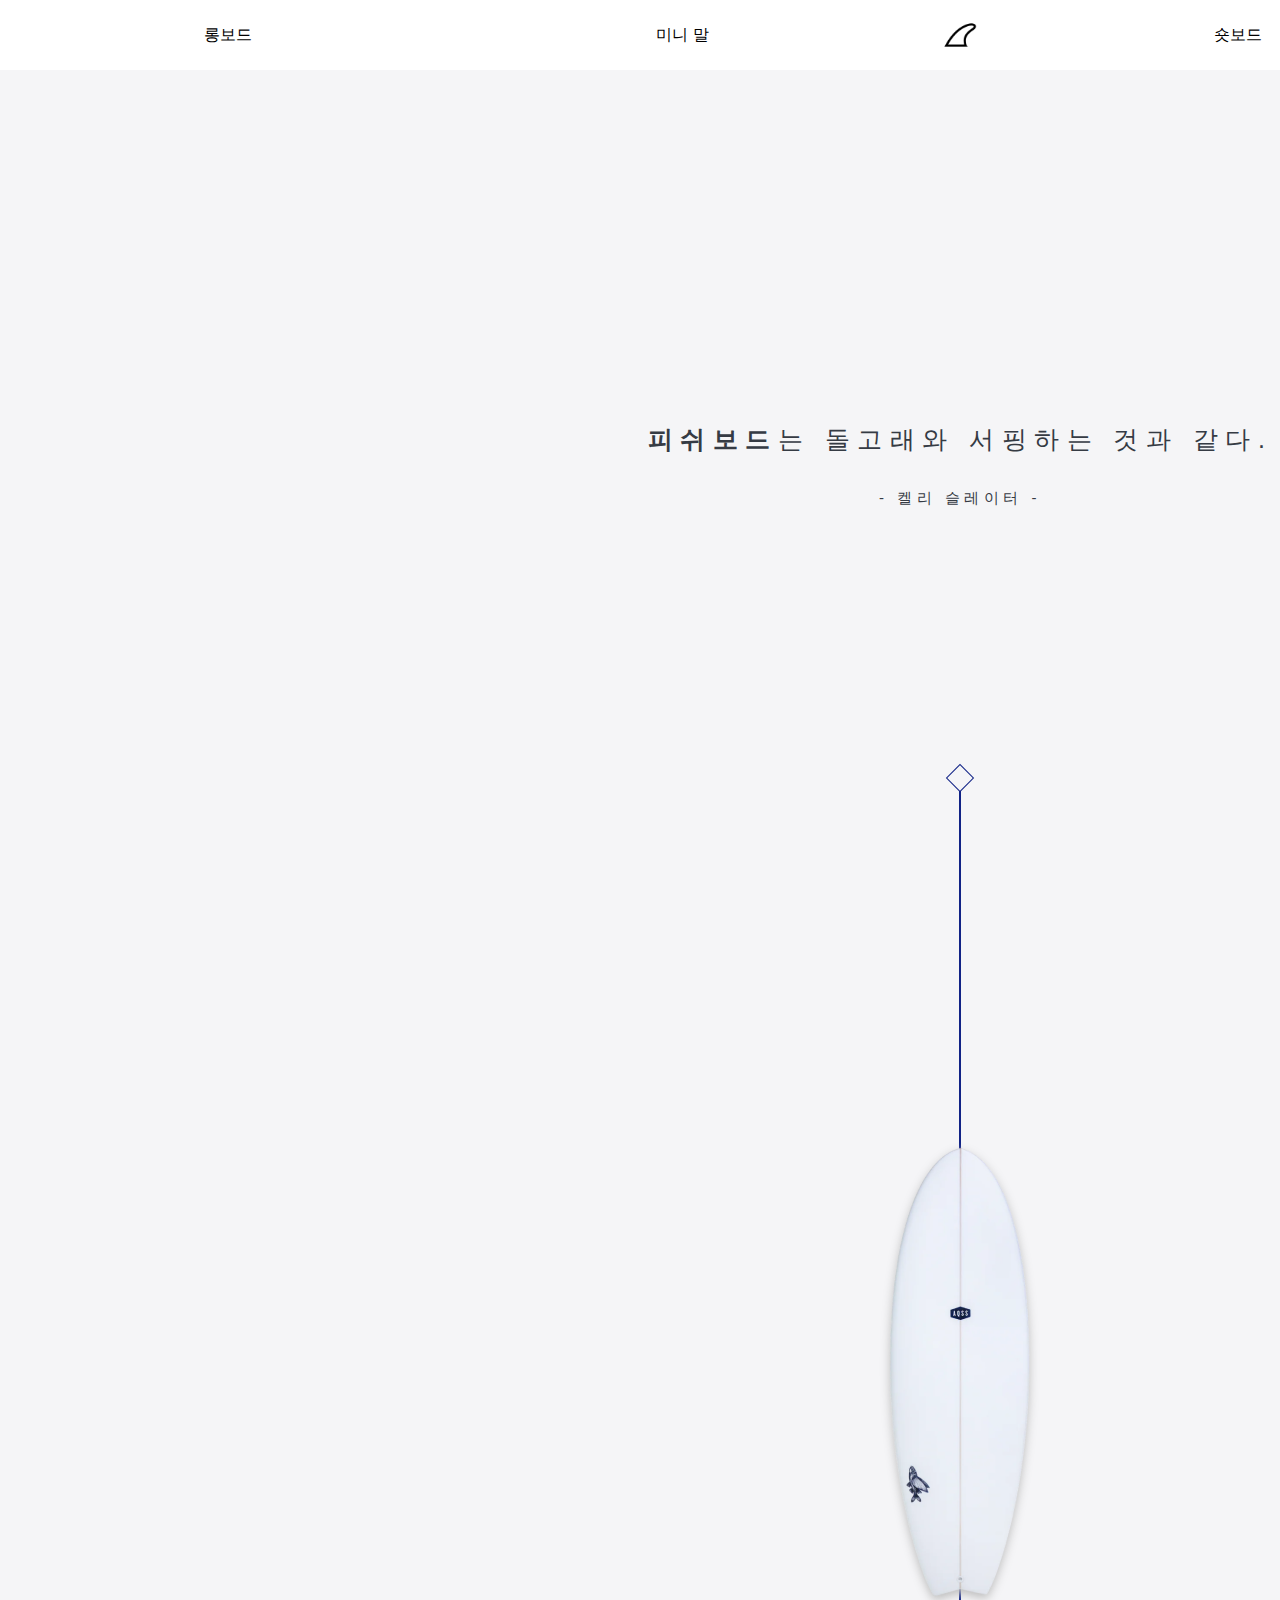
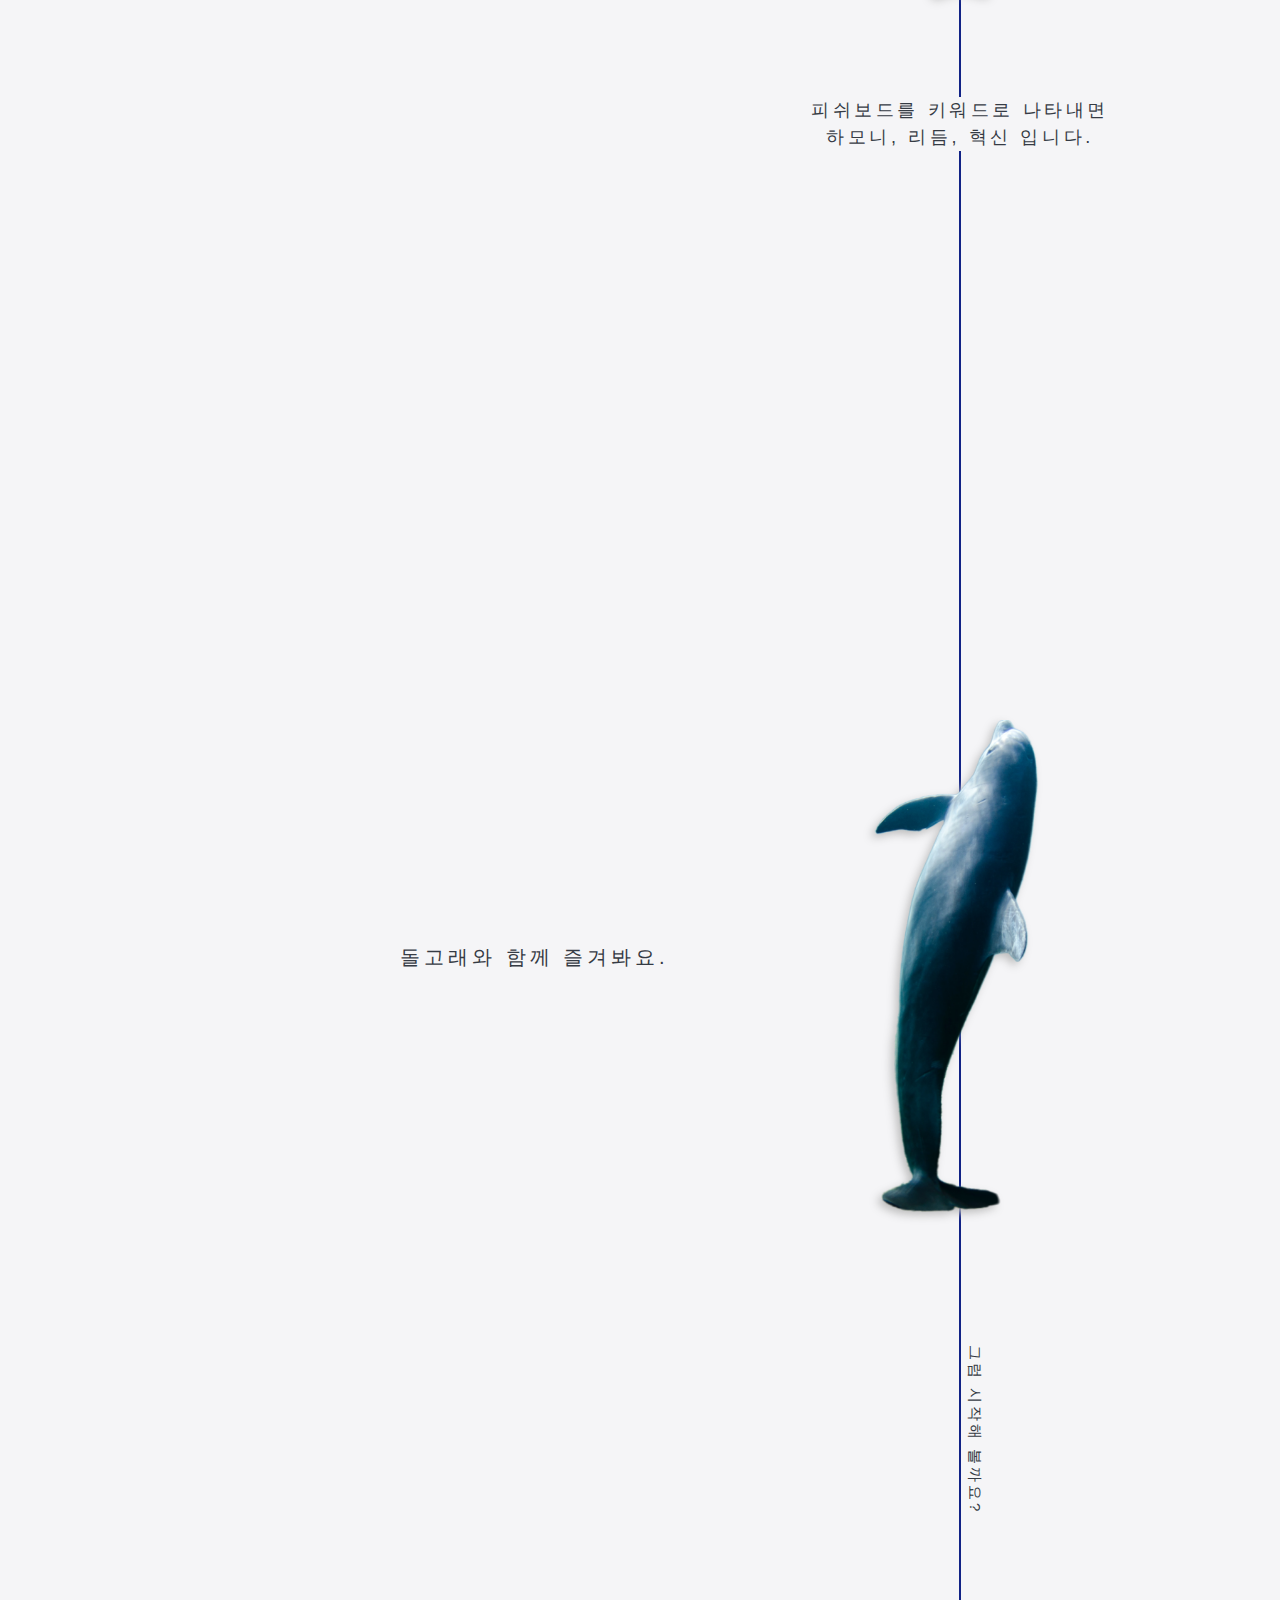
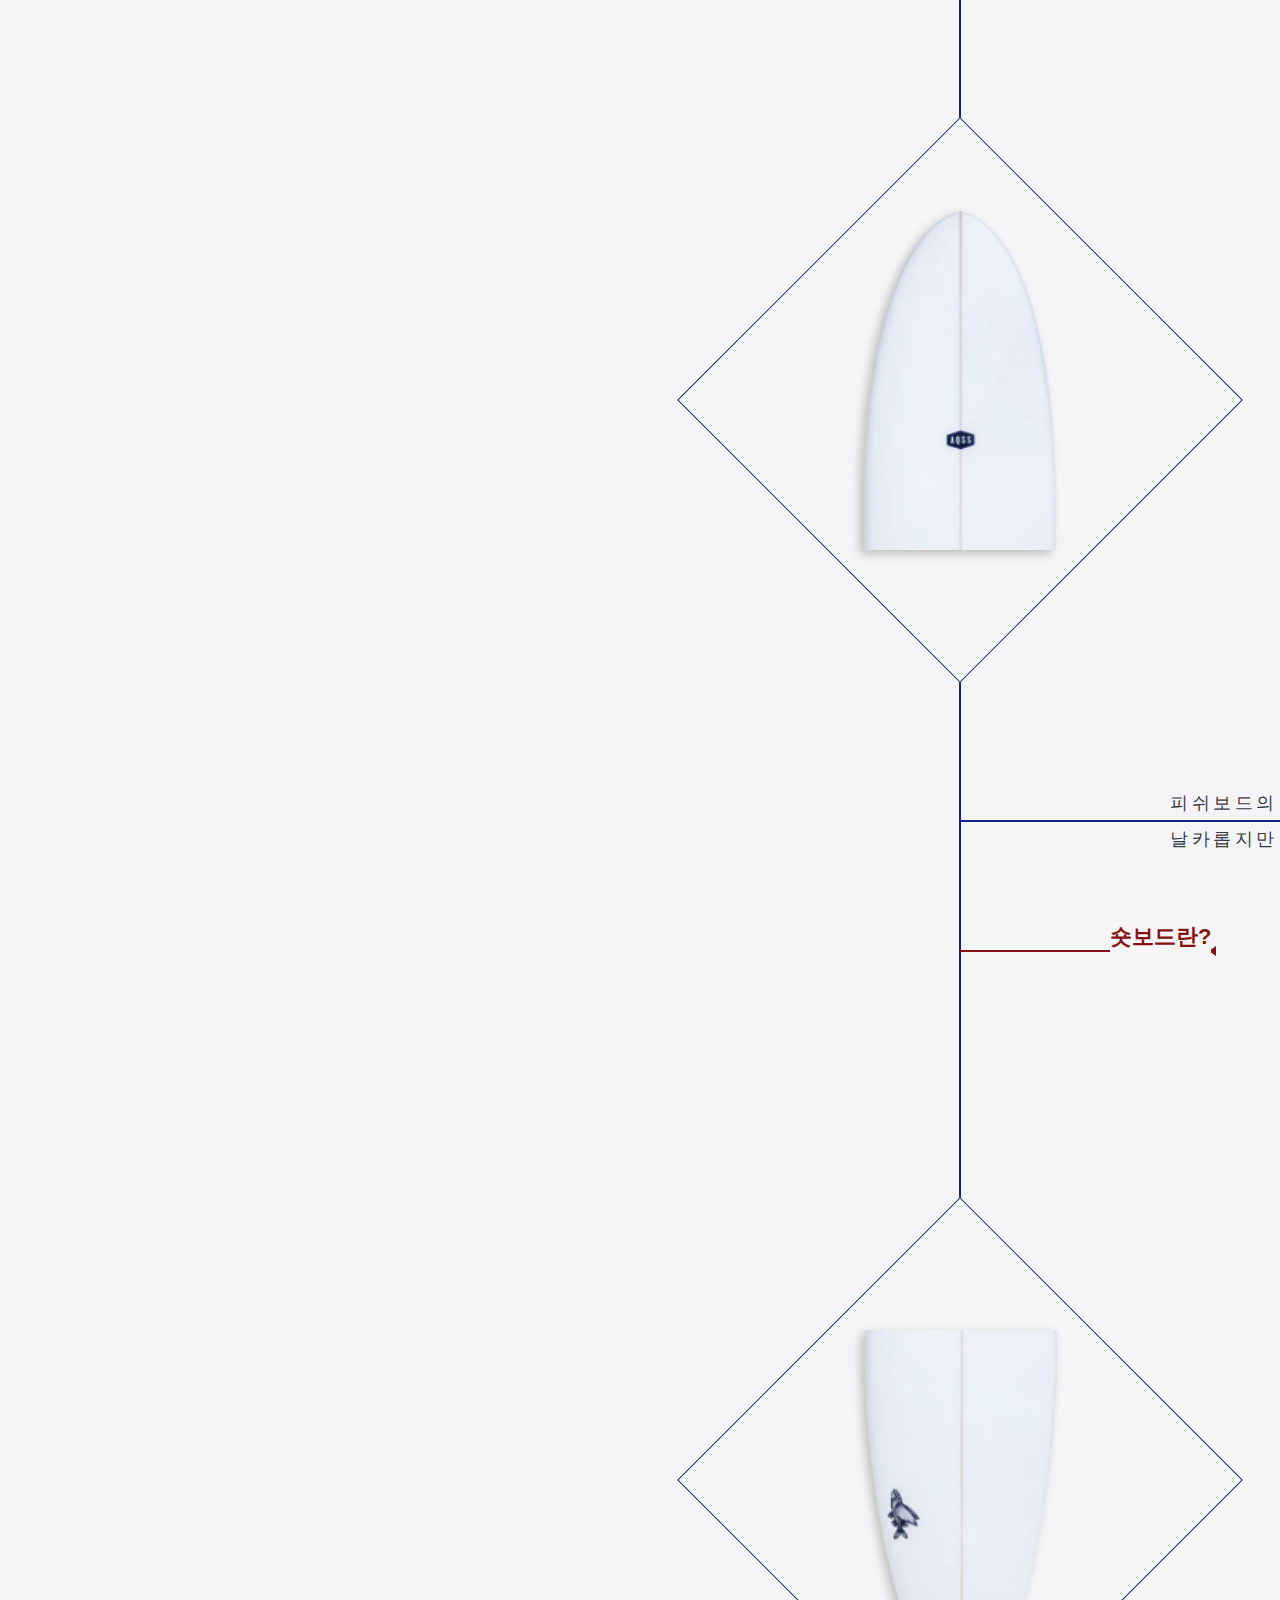
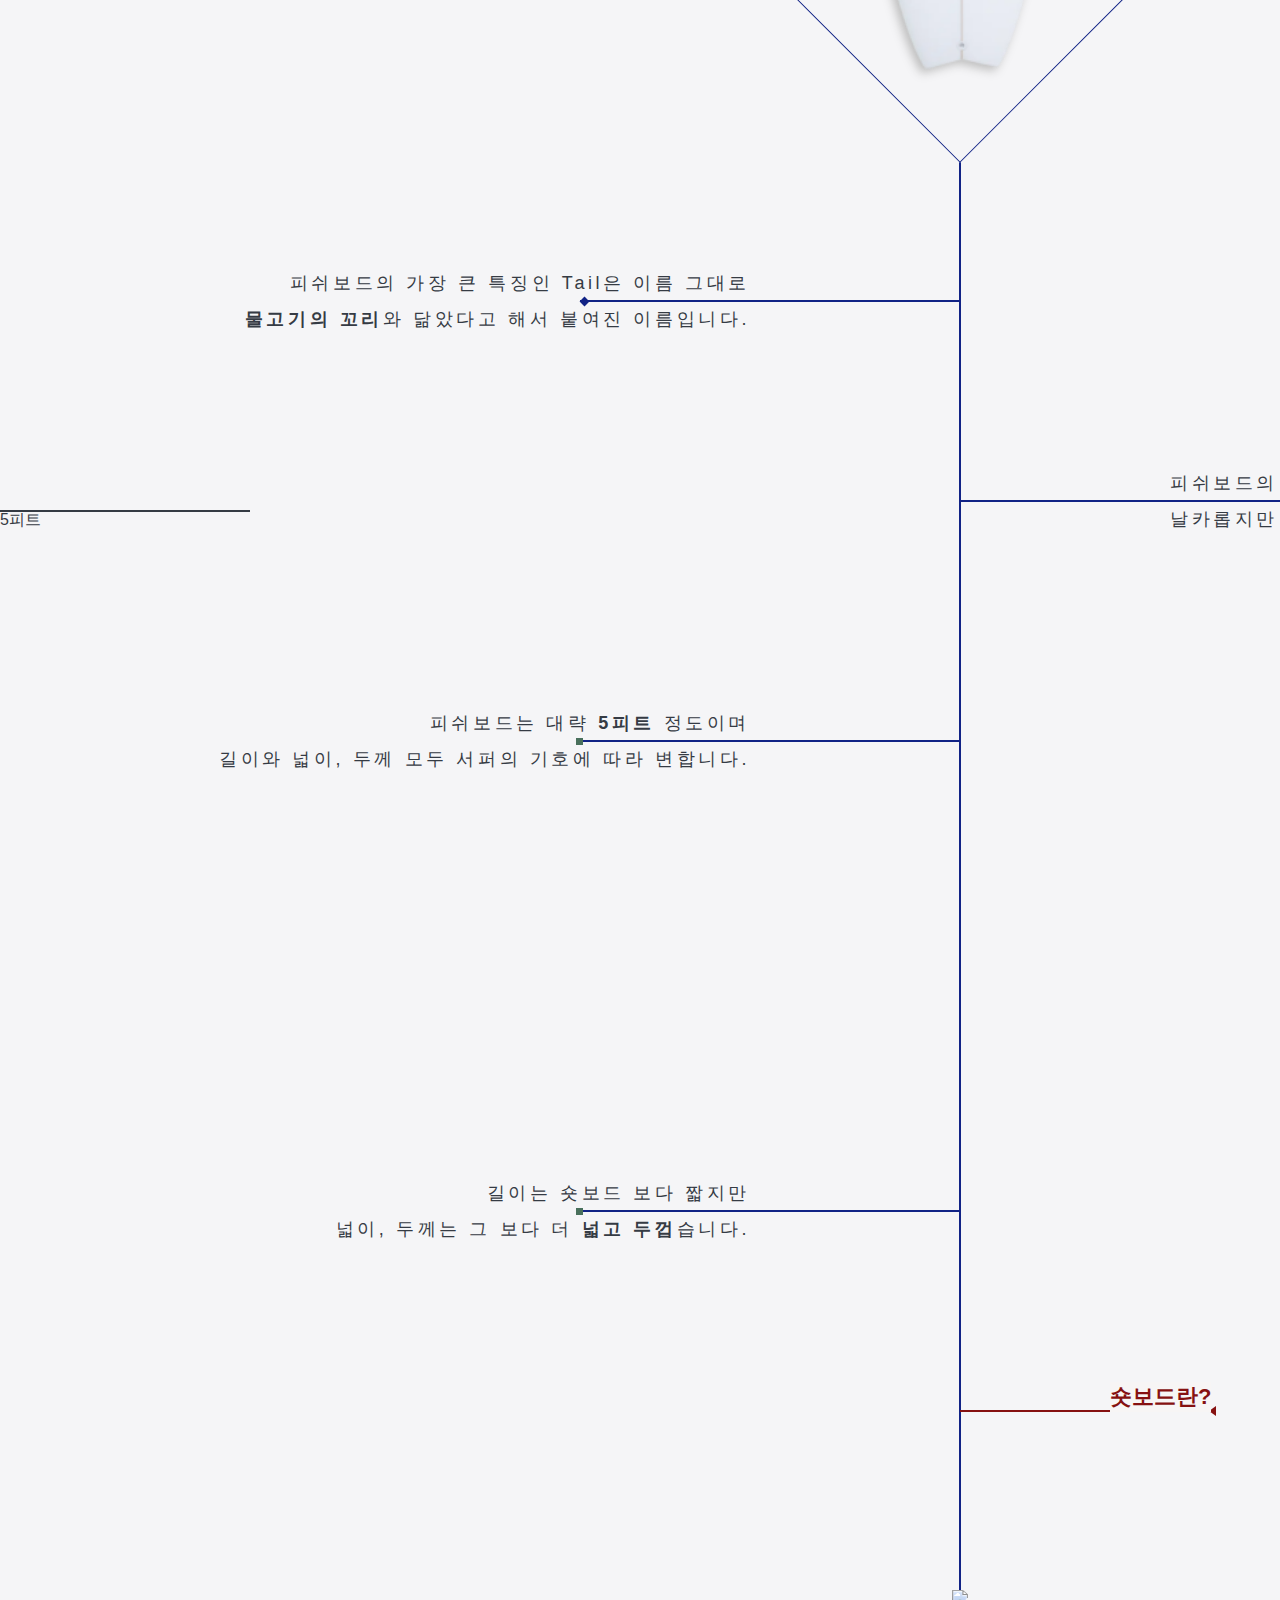
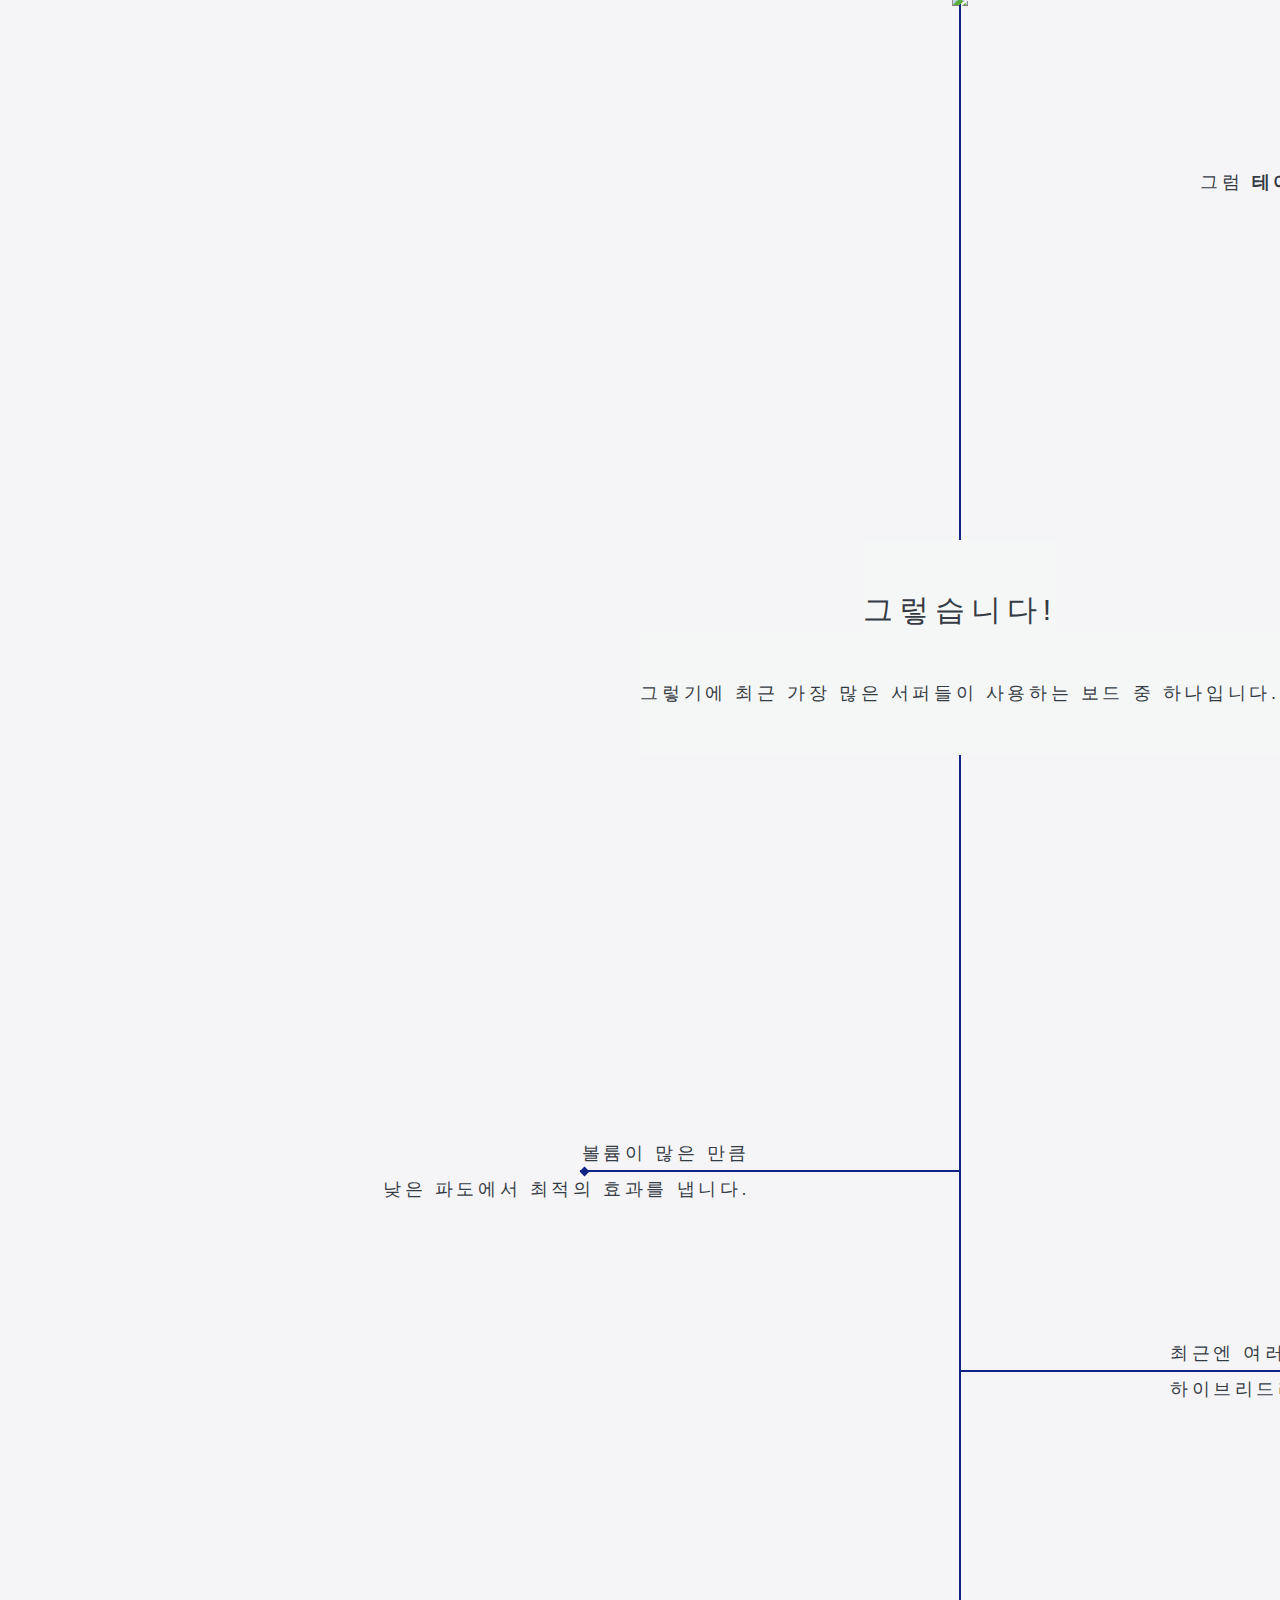
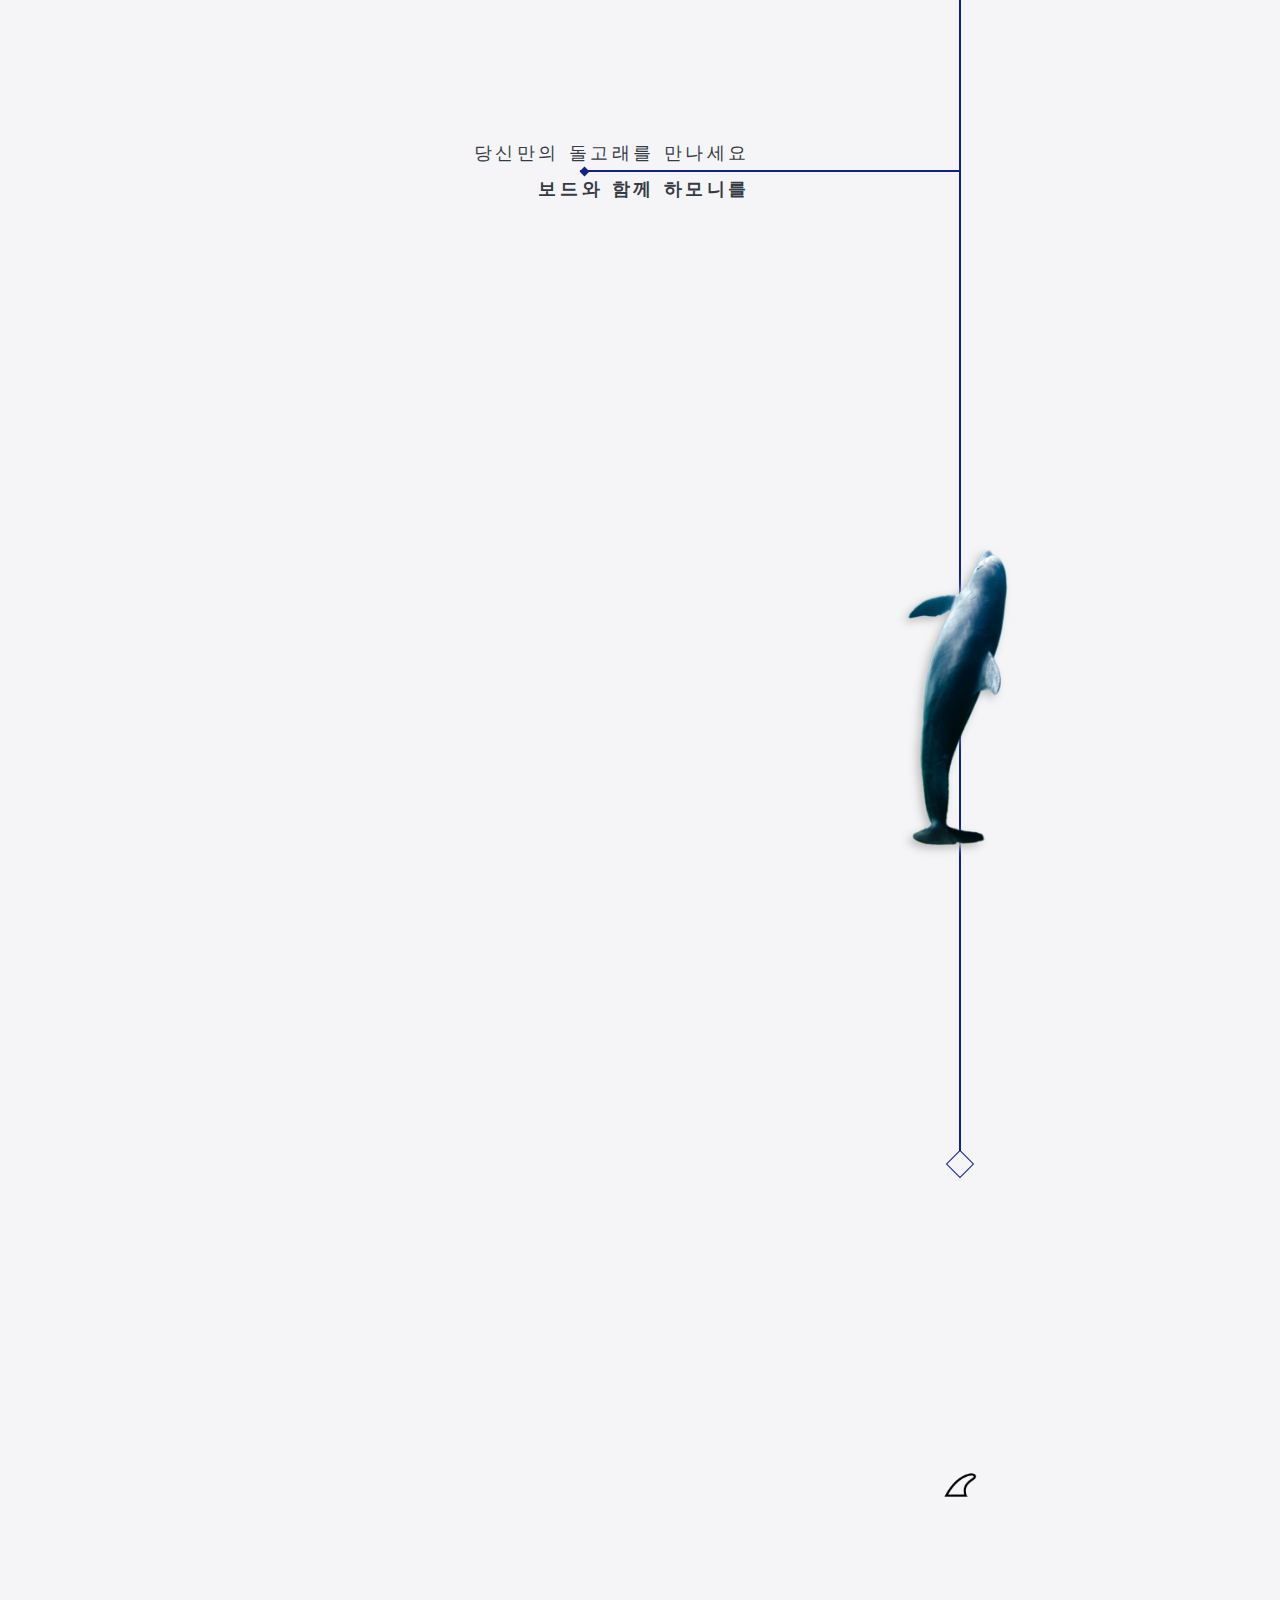
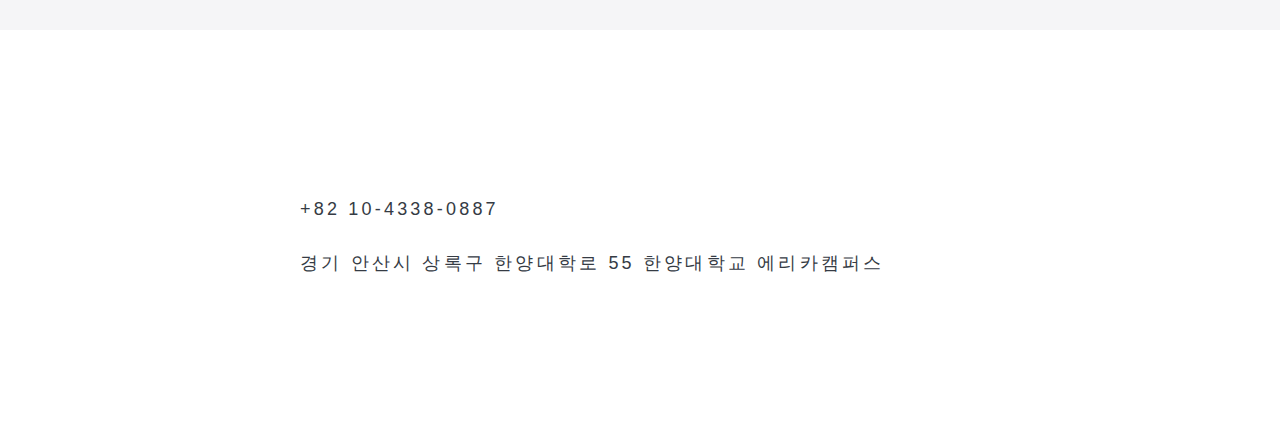
==== commit 966942af: "Icon" ====
--- a/templates/fishBoard.html
+++ b/templates/fishBoard.html
@@ -2,6 +2,7 @@
 <html lang="en">
 <head>
     <meta charset="UTF-8">
+    <link rel="icon" type="image/png" href="../static/src/img/Icon.png"/>
     <title>서피 피쉬보드</title>
     <link rel="stylesheet" href="../static/src/style/header_footer.css">
     <link rel="stylesheet" href="../static/src/style/introduction.css">
@@ -24,7 +25,7 @@
     <div class="pageHeader">
         <a href="longBoard.html" class="pageHeaderLongboard">롱보드</a>
         <a href="miniBoard.html" class="pageHeaderMiniboard">미니 말</a>
-        <a href="main.html" class="pageIcon"><img src="../static/src/img/Icon.png"></a>
+        <a href="index.html" class="pageIcon"><img src="../static/src/img/Icon.png"></a>
         <a href="shortBoard.html" class="pageHeaderShortboard">숏보드</a>
         <a href="fishBoard.html" class="pageHeaderFishboard" style="color: gray">피쉬보드</a>
     </div>
--- a/static/src/style/introduction.css
+++ b/static/src/style/introduction.css
@@ -151,6 +151,10 @@
     top: 400px;
 }
 
+.horizon span{
+    position: static;
+}
+
 .left_explain_location{
     width: 550px;
     letter-spacing: 0.2em;
@@ -244,7 +248,7 @@
 
 .Question div:nth-of-type(4){
     letter-spacing: 0.2em;
-    font-size: 13px;
+    font-size: 18px;
     padding-top: 50px;
     padding-bottom: 50px;
 }
@@ -260,7 +264,7 @@
     position: absolute;
     left: 1200px;
     top: 180px;
-    font-size: 14px;
+    font-size: 18px;
     letter-spacing: 0.2em;
 }
 
--- a/static/src/style/src_longBoard.css
+++ b/static/src/style/src_longBoard.css
@@ -25,6 +25,7 @@
 
 .Ballet{
     position: absolute;
+    top: 290px;
     /*transform: rotate(3deg);*/
 }
 
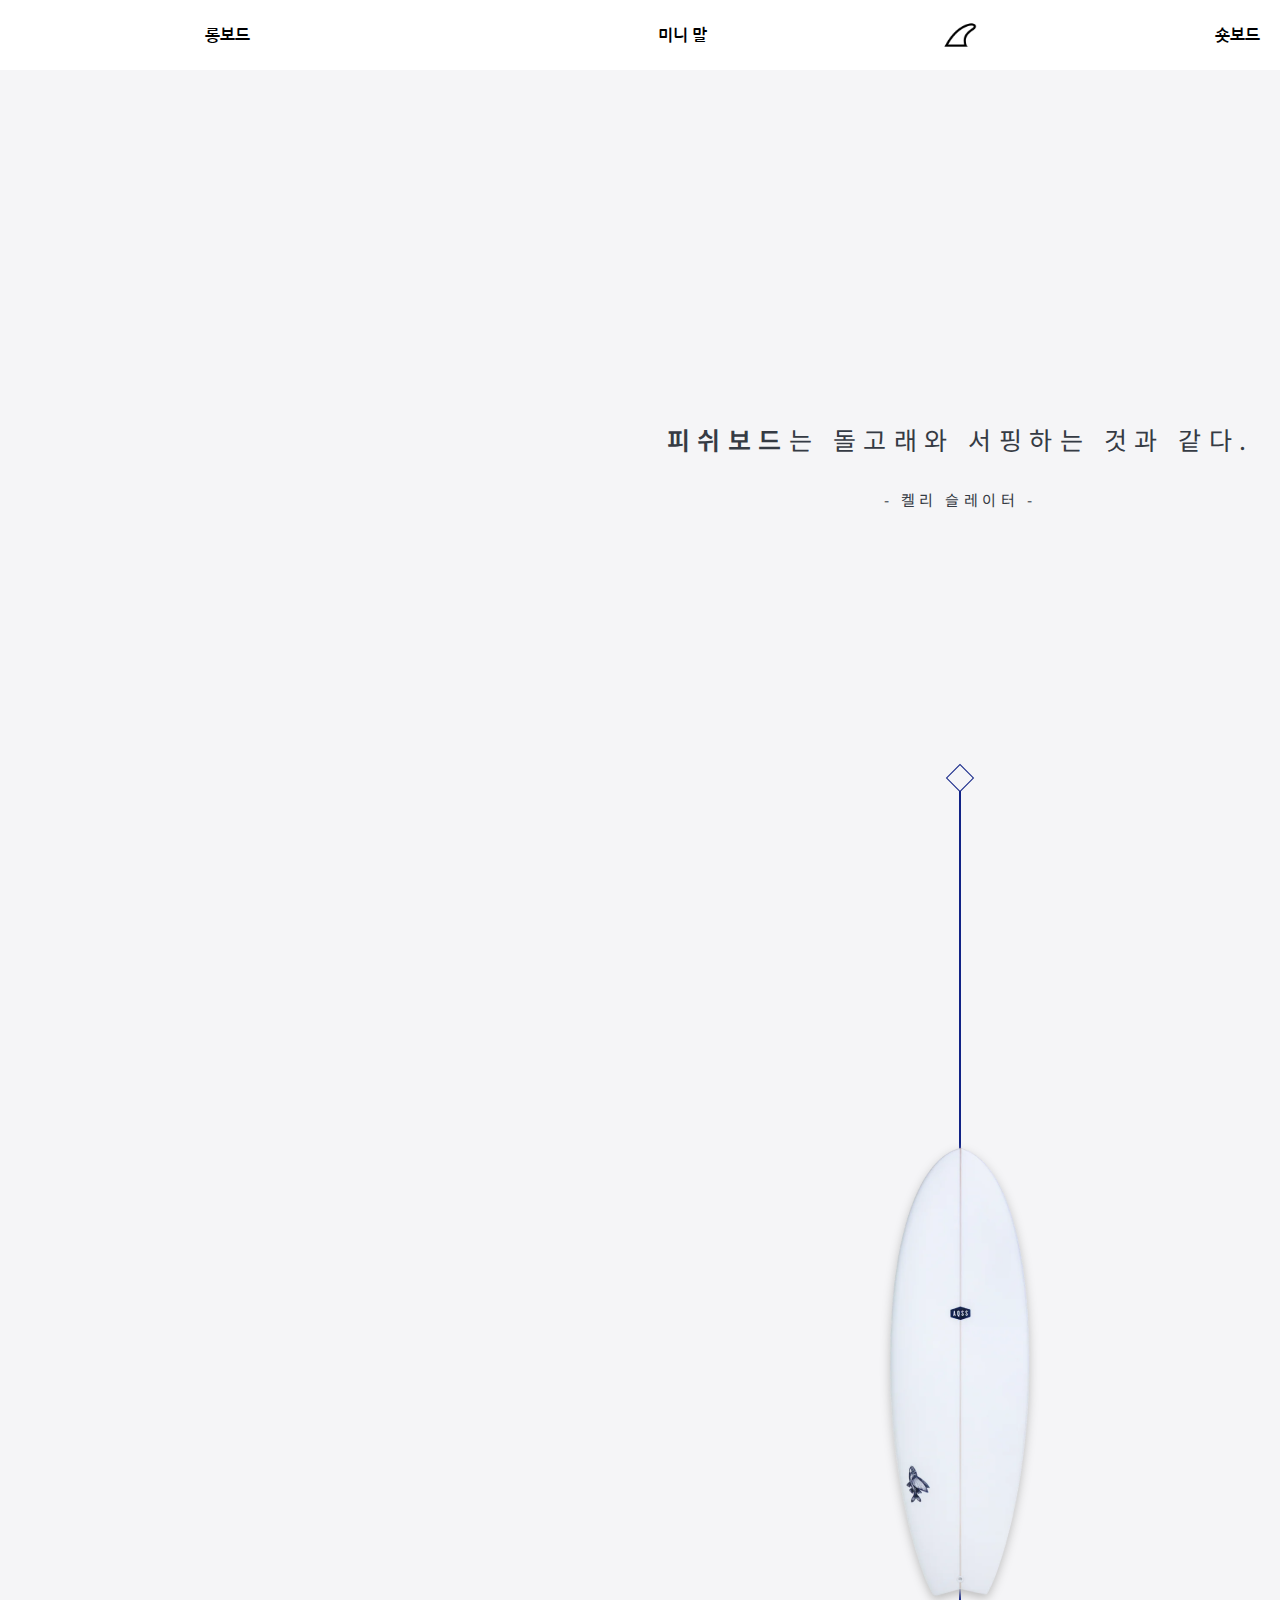
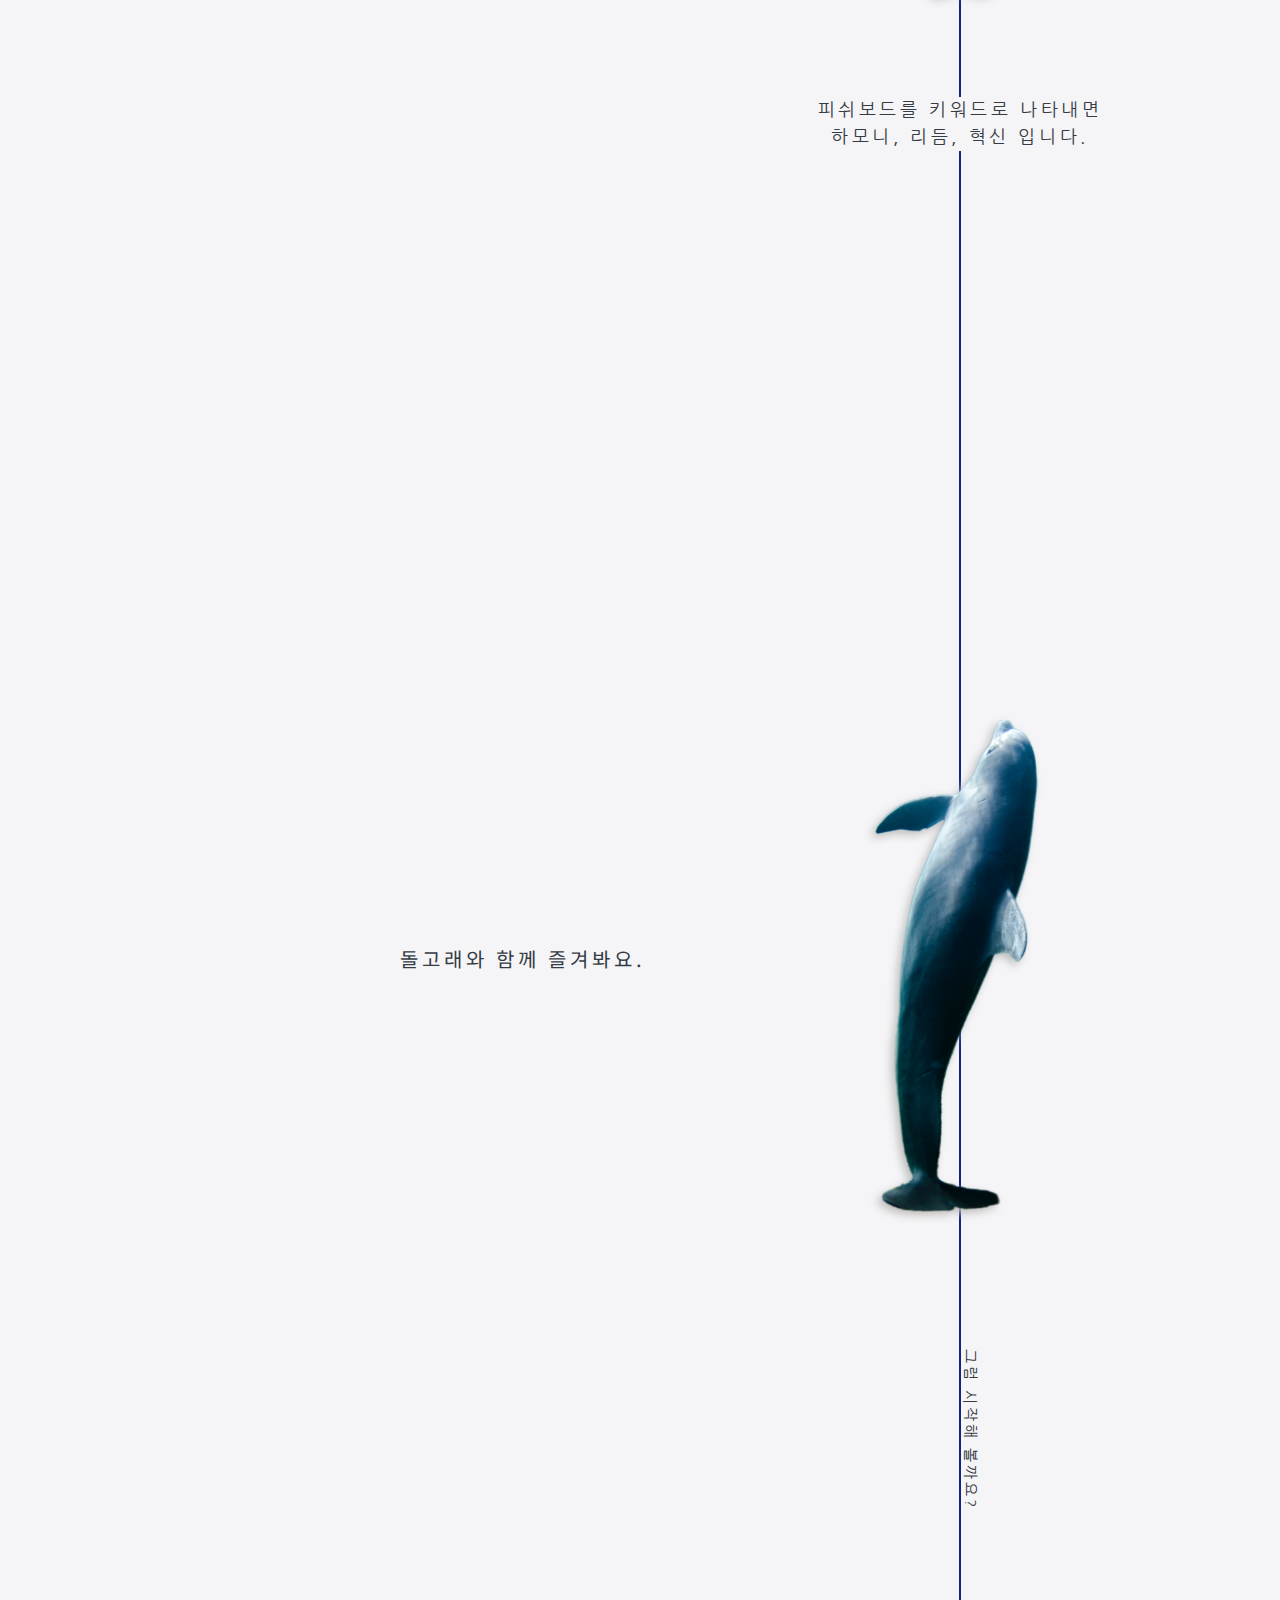
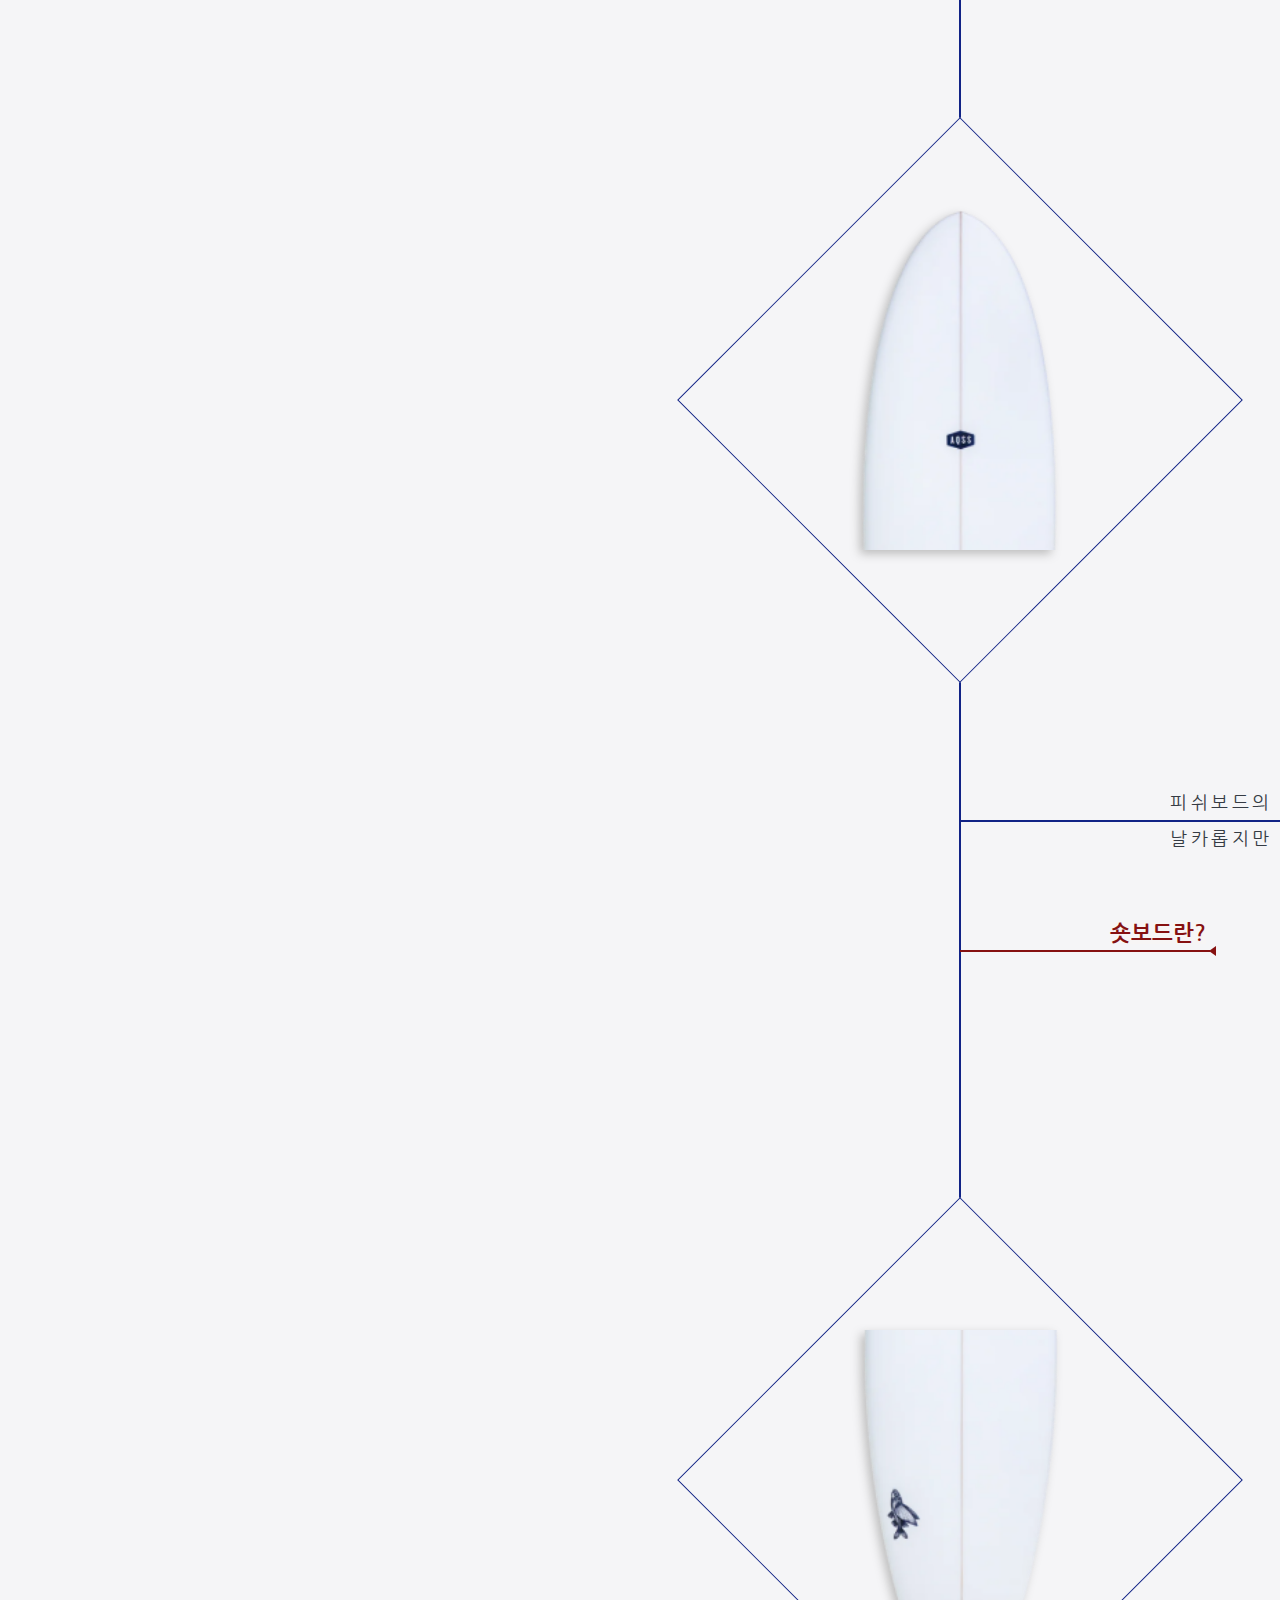
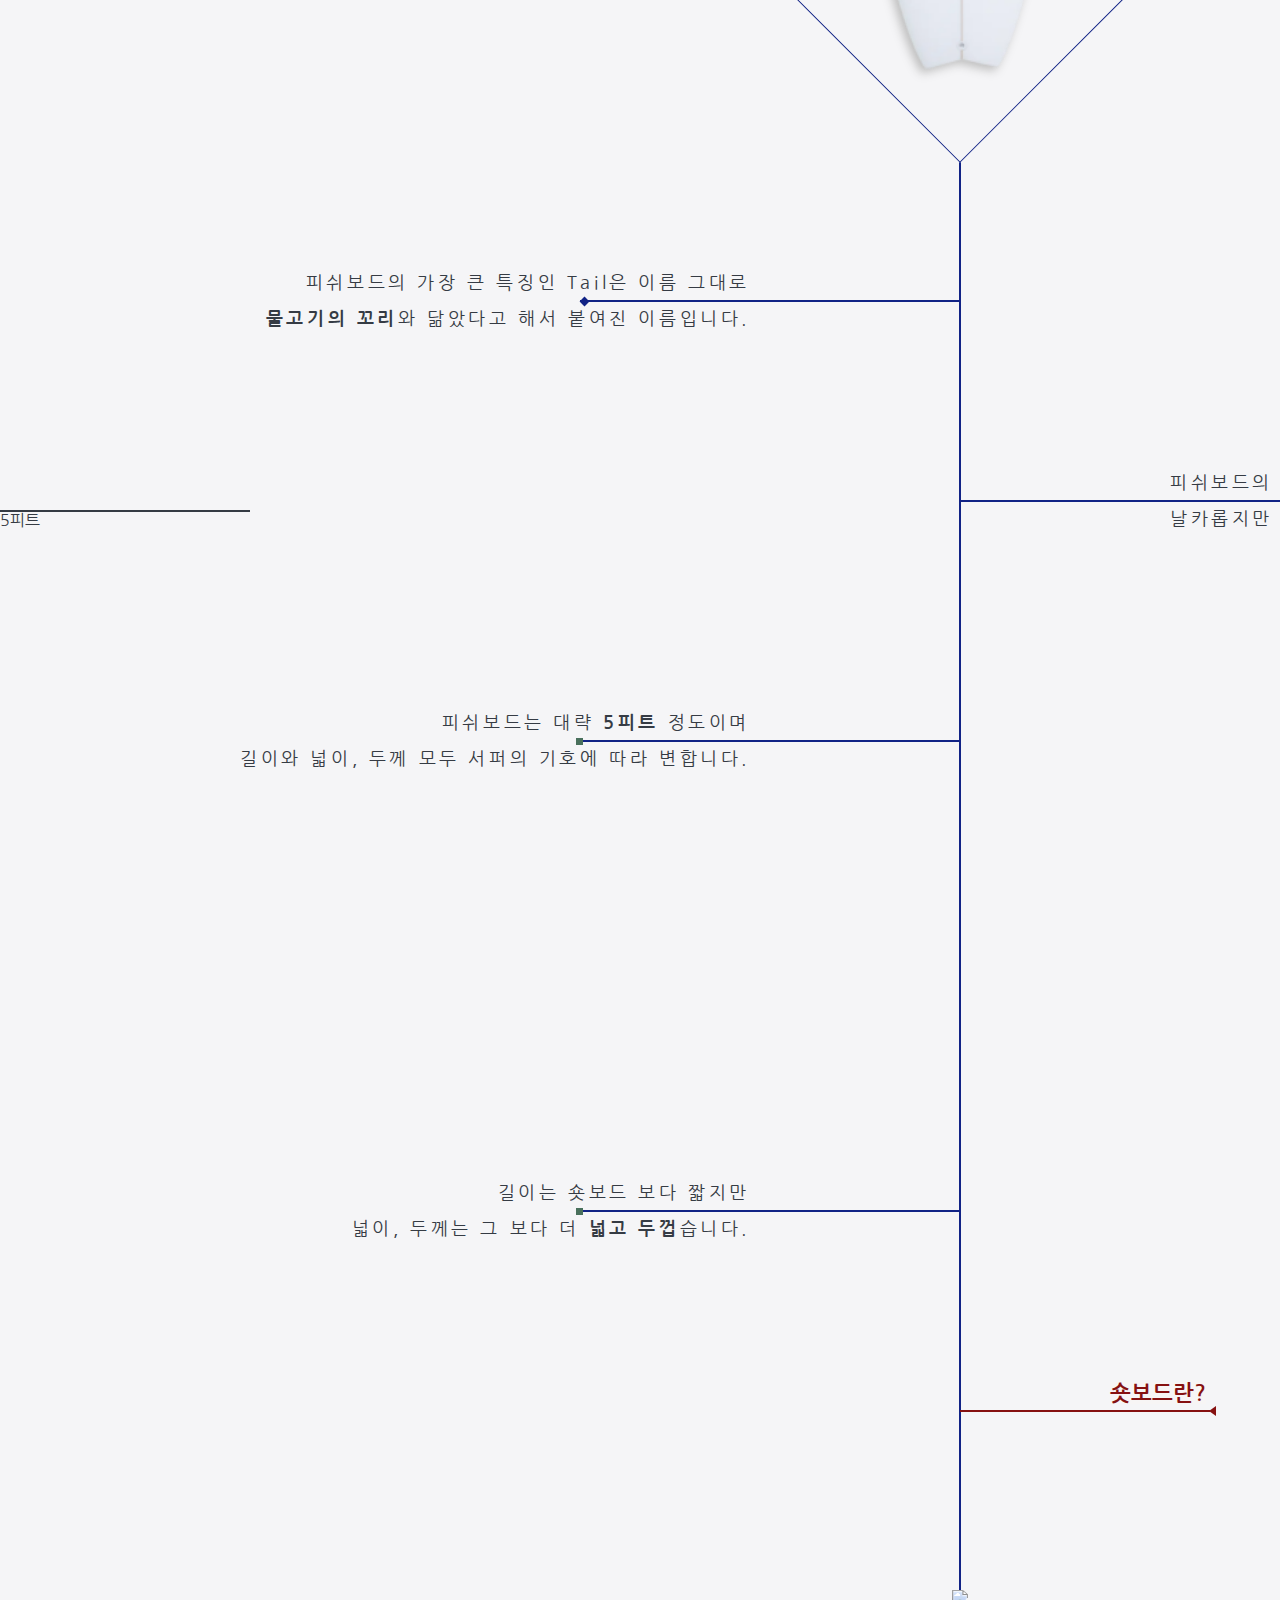
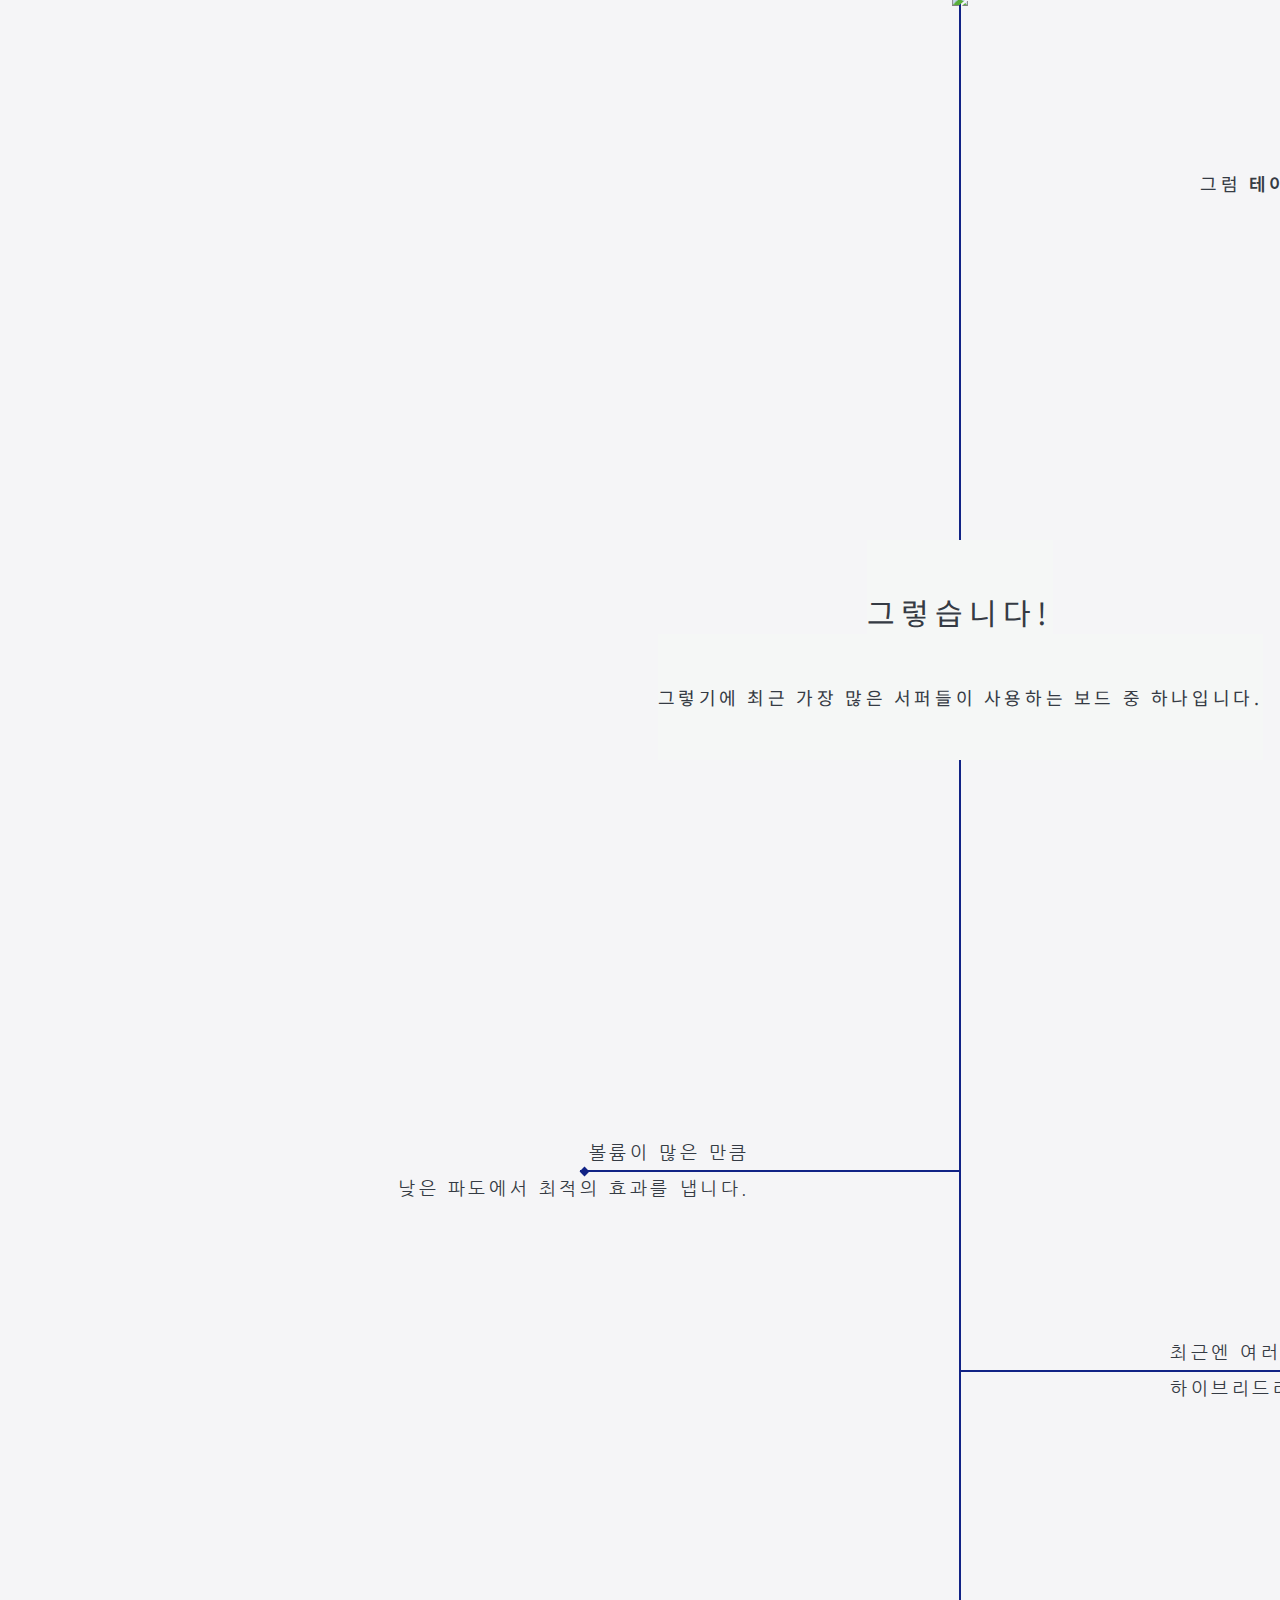
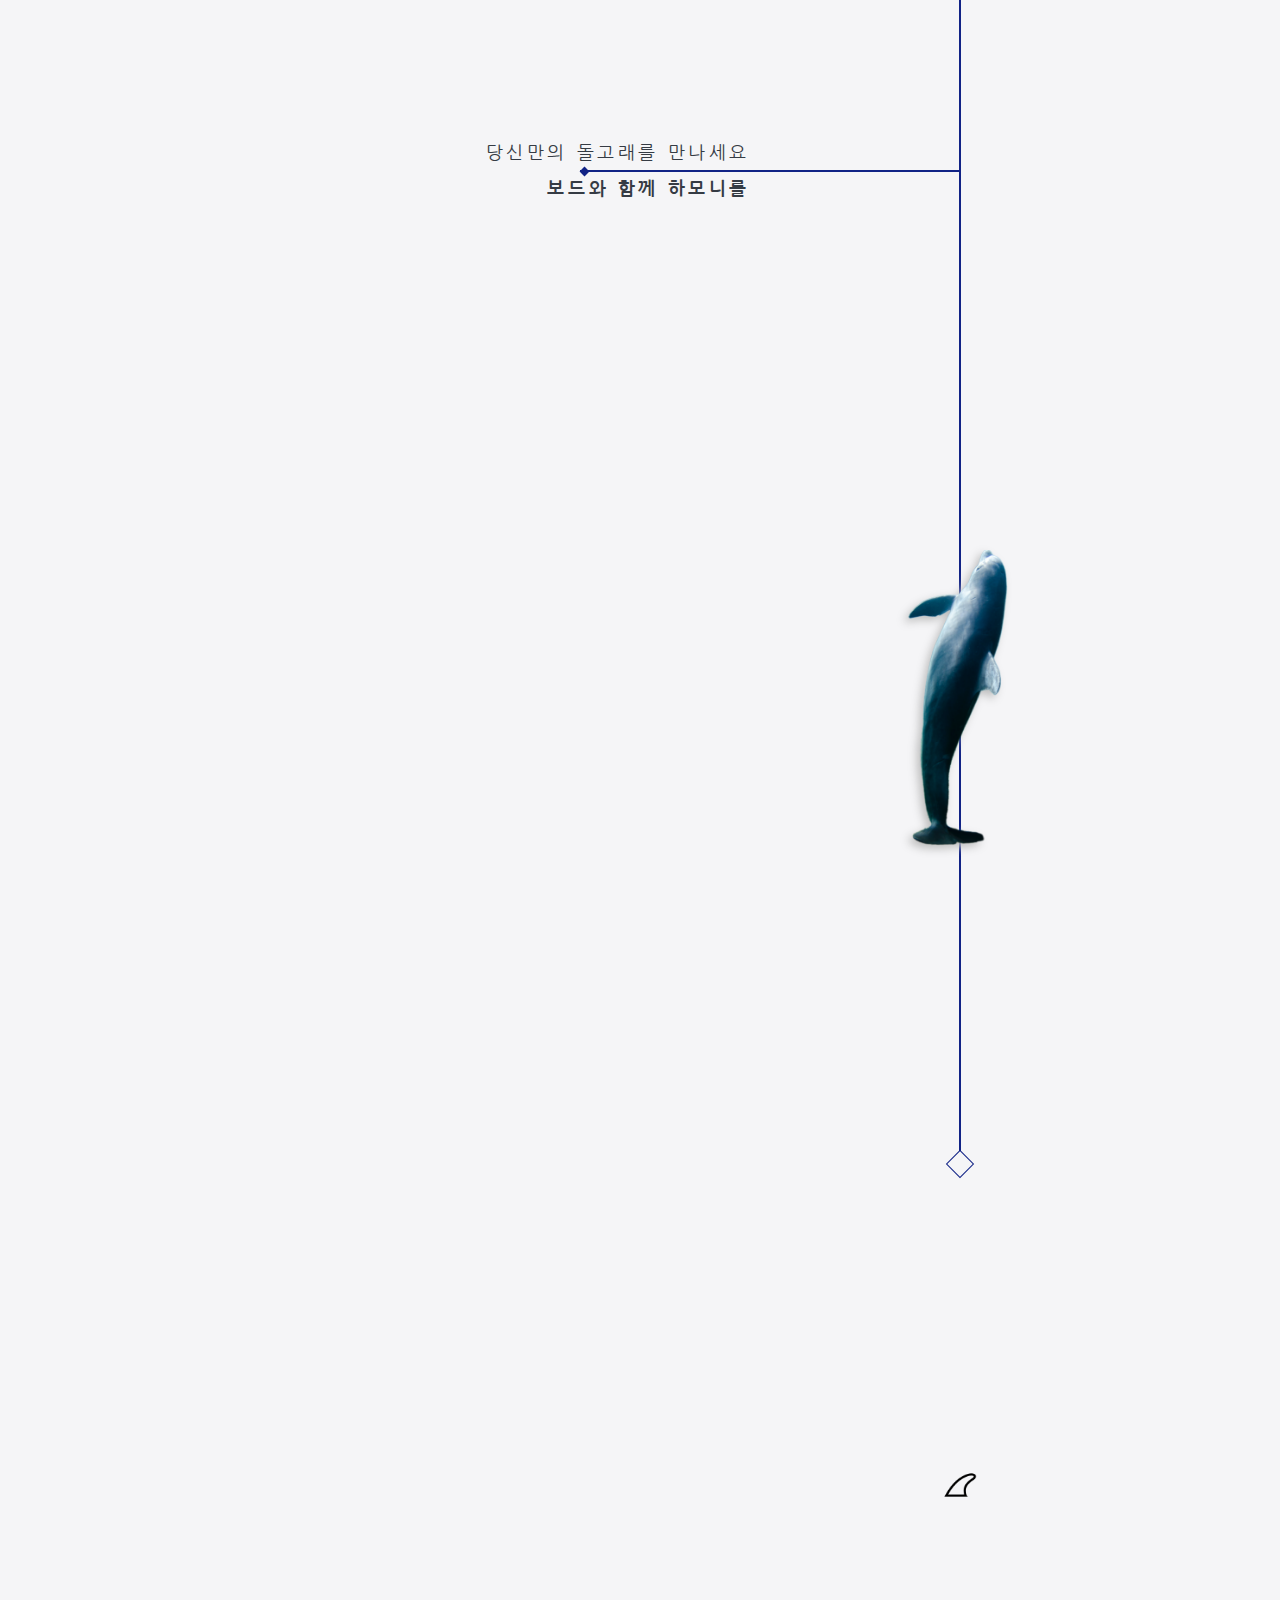
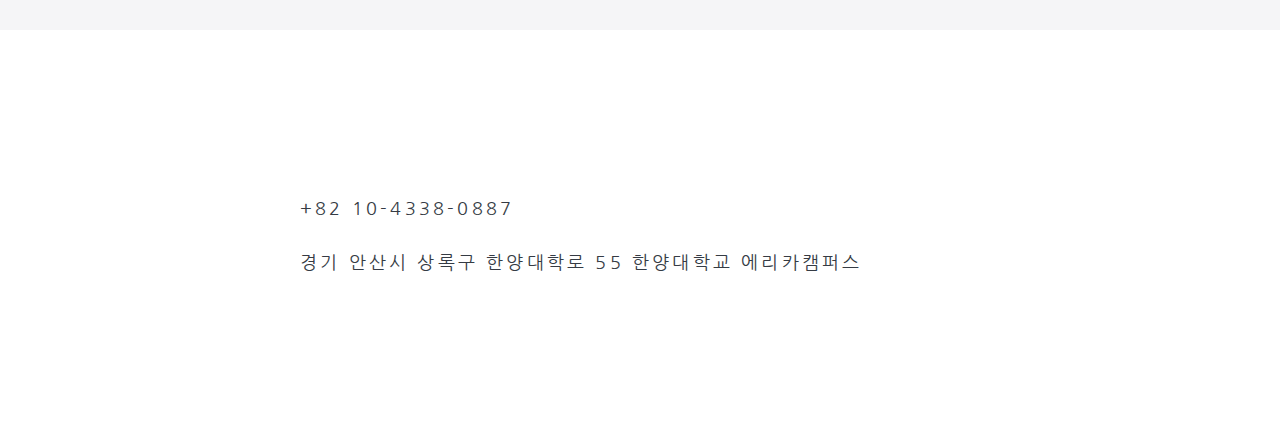
==== commit 5f5814c9: "font" ====
--- a/templates/fishBoard.html
+++ b/templates/fishBoard.html
@@ -2,6 +2,15 @@
 <html lang="en">
 <head>
     <meta charset="UTF-8">
+
+    <link rel="preconnect" href="https://fonts.googleapis.com">
+    <link rel="preconnect" href="https://fonts.gstatic.com" crossorigin>
+    <link href="https://fonts.googleapis.com/css2?family=Noto+Sans+KR:wght@100;300&display=swap" rel="stylesheet">
+
+    <link rel="preconnect" href="https://fonts.googleapis.com">
+    <link rel="preconnect" href="https://fonts.gstatic.com" crossorigin>
+    <link href="https://fonts.googleapis.com/css2?family=Nanum+Gothic&display=swap" rel="stylesheet">
+
     <link rel="icon" type="image/png" href="../static/src/img/Icon.png"/>
     <title>서피 피쉬보드</title>
     <link rel="stylesheet" href="../static/src/style/header_footer.css">
--- a/static/src/style/header_footer.css
+++ b/static/src/style/header_footer.css
@@ -3,6 +3,8 @@
     height: 70px;
     display: flex;
     flex-direction: row;
+    font-weight: 600;
+    /*font*/
 }
 
 .pageHeaderLongboard, .pageHeaderMiniboard, .pageHeaderFishboard,.pageHeaderShortboard{
--- a/static/src/style/introduction.css
+++ b/static/src/style/introduction.css
@@ -22,6 +22,10 @@
     justify-content: space-around;
     height: 2000px;
     flex-direction: column;
+}
+
+.life_quote *{
+    font-family: 'Noto Sans KR', sans-serif;
 }
 
 .life_quote p:first-of-type{
@@ -88,7 +92,7 @@
     position: absolute;
     width: 20px;
     height: 20px;
-    border: 1px solid;
+    border: 1.3px solid;
     top: 700px;
 }
 
@@ -97,6 +101,7 @@
 }
 
 .lyrics_line{
+    font-family: 'Noto Sans KR', sans-serif;
     position: absolute;
     font-size: 20px;
     letter-spacing: 0.2em;
@@ -238,6 +243,7 @@
 /*Question guy comes up*/
 
 .Question{
+    font-family: 'Noto Sans KR', sans-serif;
     flex-direction: column;
     align-items: center;
 }
@@ -261,6 +267,7 @@
 }
 
 .Question_line{
+
     position: absolute;
     left: 1200px;
     top: 180px;
--- a/static/src/style/main_page.css
+++ b/static/src/style/main_page.css
@@ -32,6 +32,7 @@
 
 
 #mainPage_poster_left_above_letter{
+    font-family: 'Noto Sans KR', sans-serif;
     text-align: right;
     display: flex;
     flex-direction: column;
--- a/static/src/style/setup.css
+++ b/static/src/style/setup.css
@@ -24,8 +24,9 @@
     text-rendering: optimizespeed;
     -webkit-font-smoothing: antialiased;
     -moz-osx-font-smoothing: grayscale;
-    font-family: 'Poppins',sans-serif;
+    font-family: 'Nanum Gothic', sans-serif;
 }
+
 
 ol,
 ul {
@@ -34,7 +35,6 @@
 
 .pageHeader a {
     text-decoration: none;
-    /*display: block;*/
     color: black;
 }
 
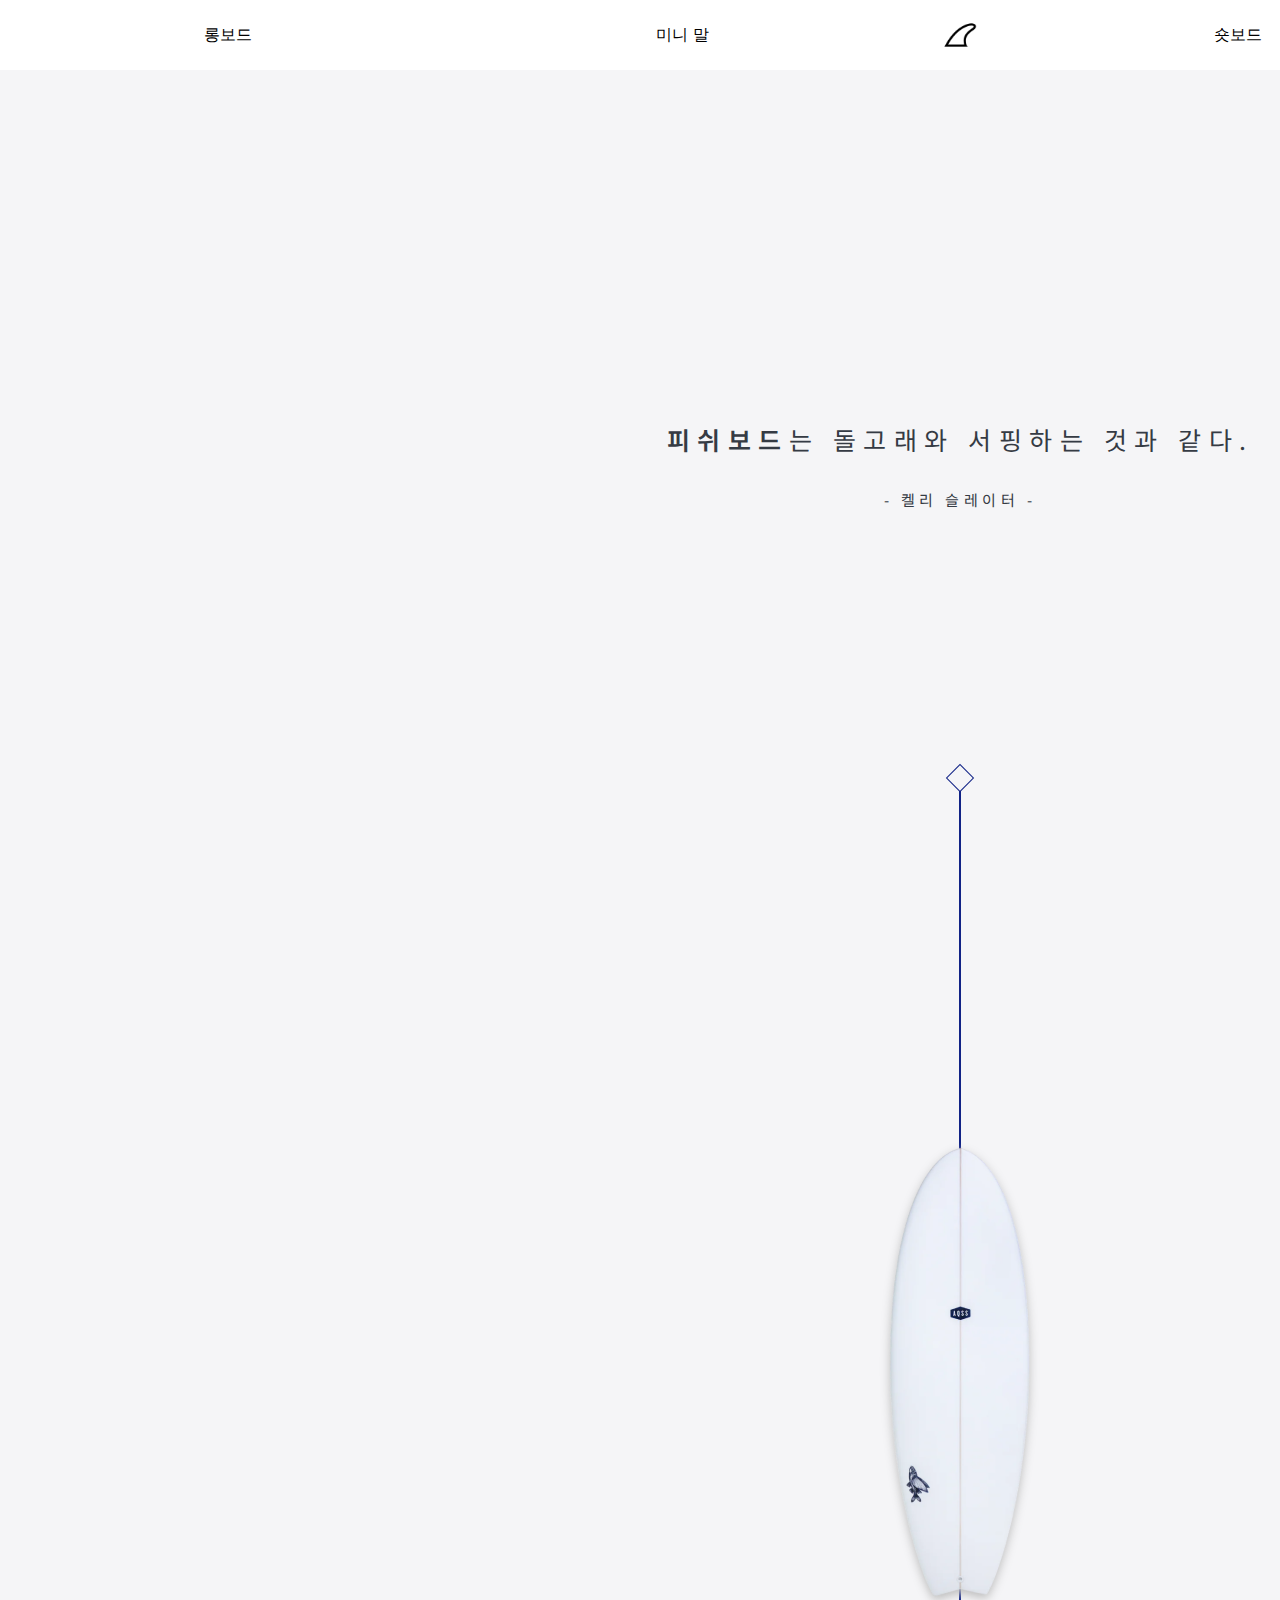
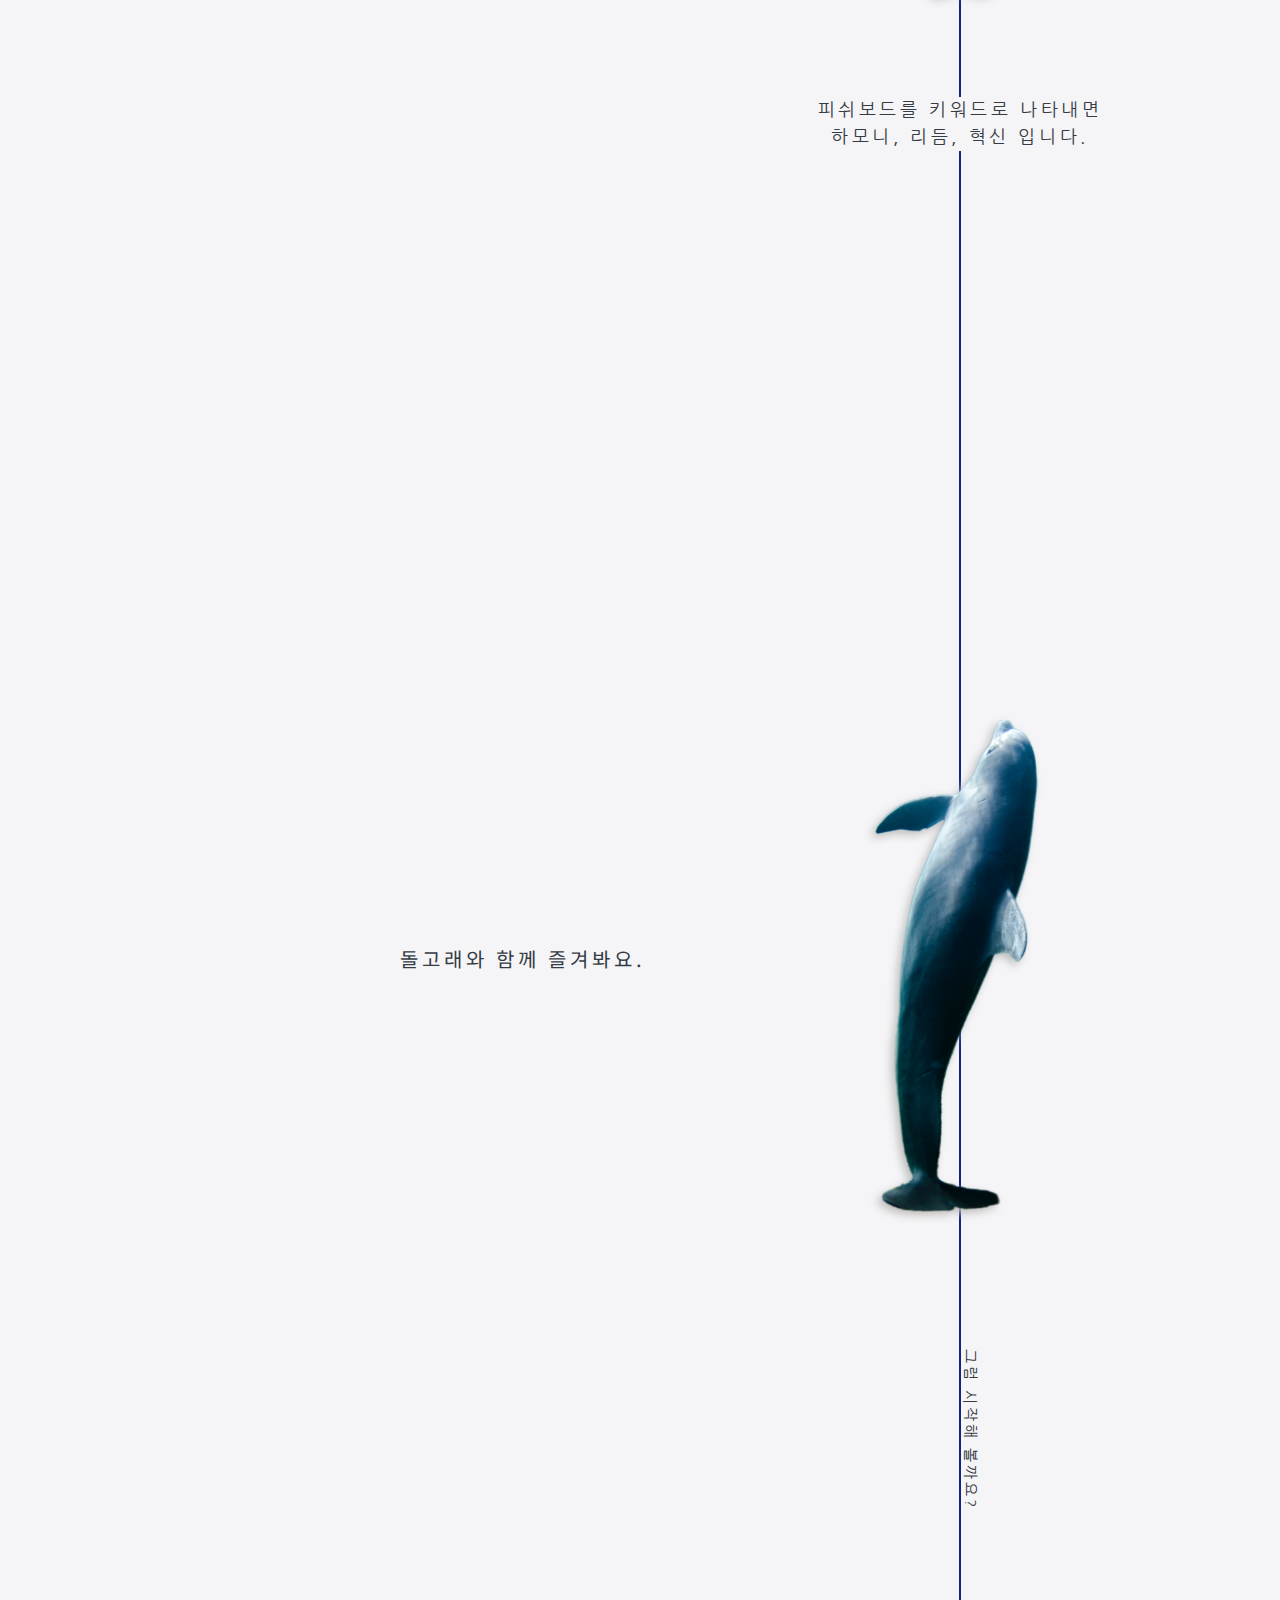
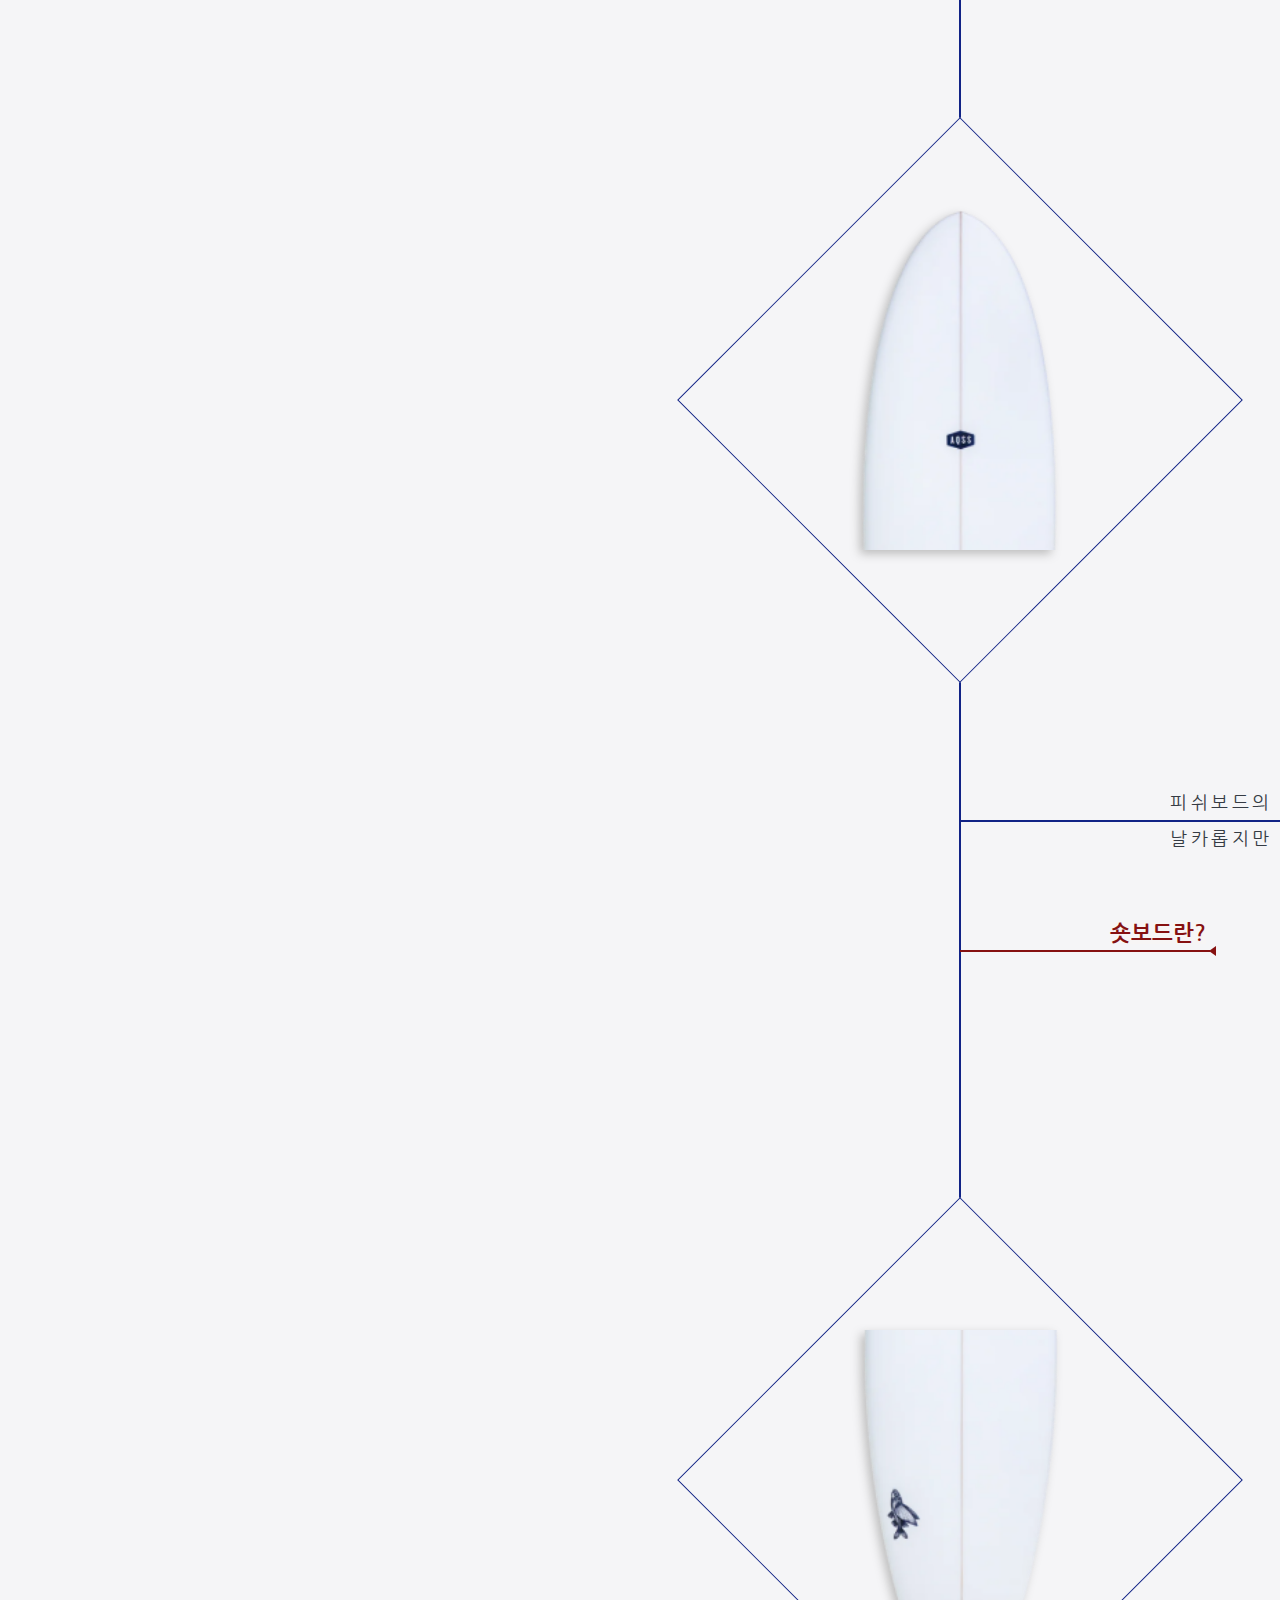
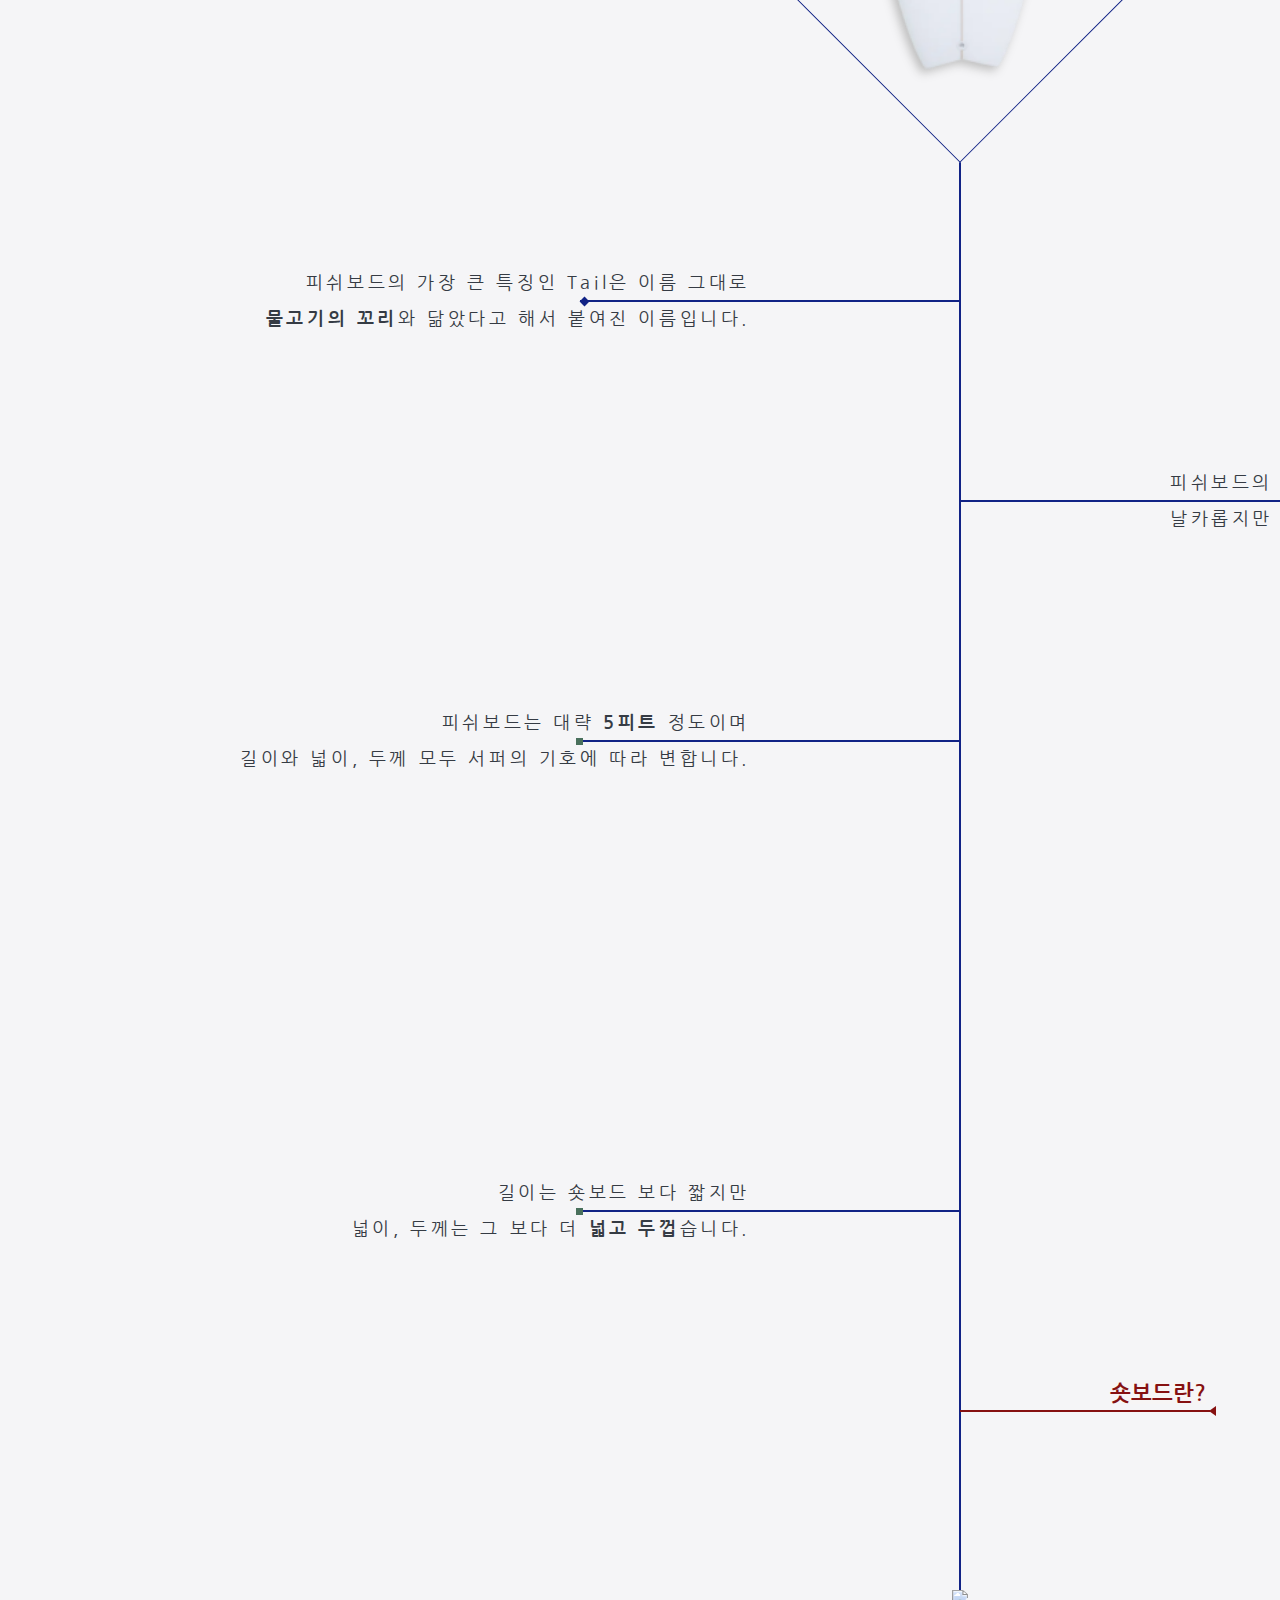
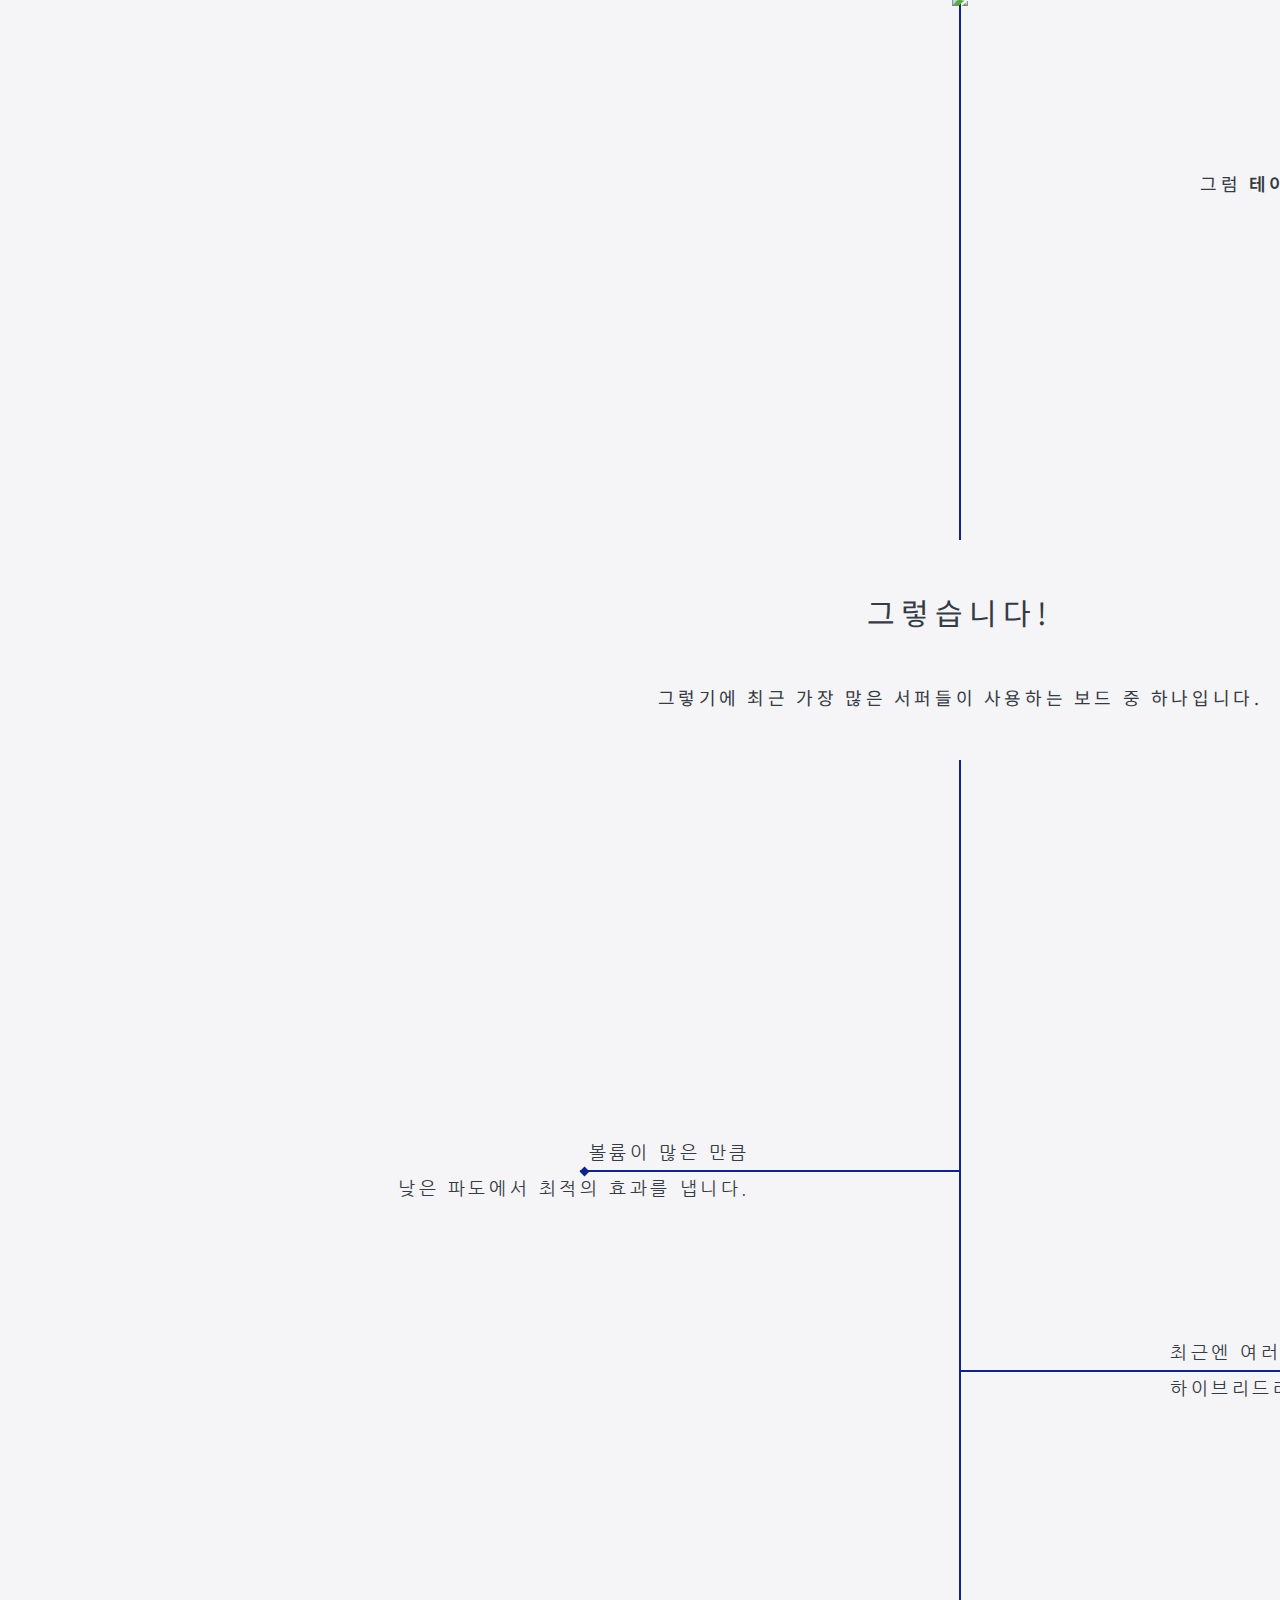
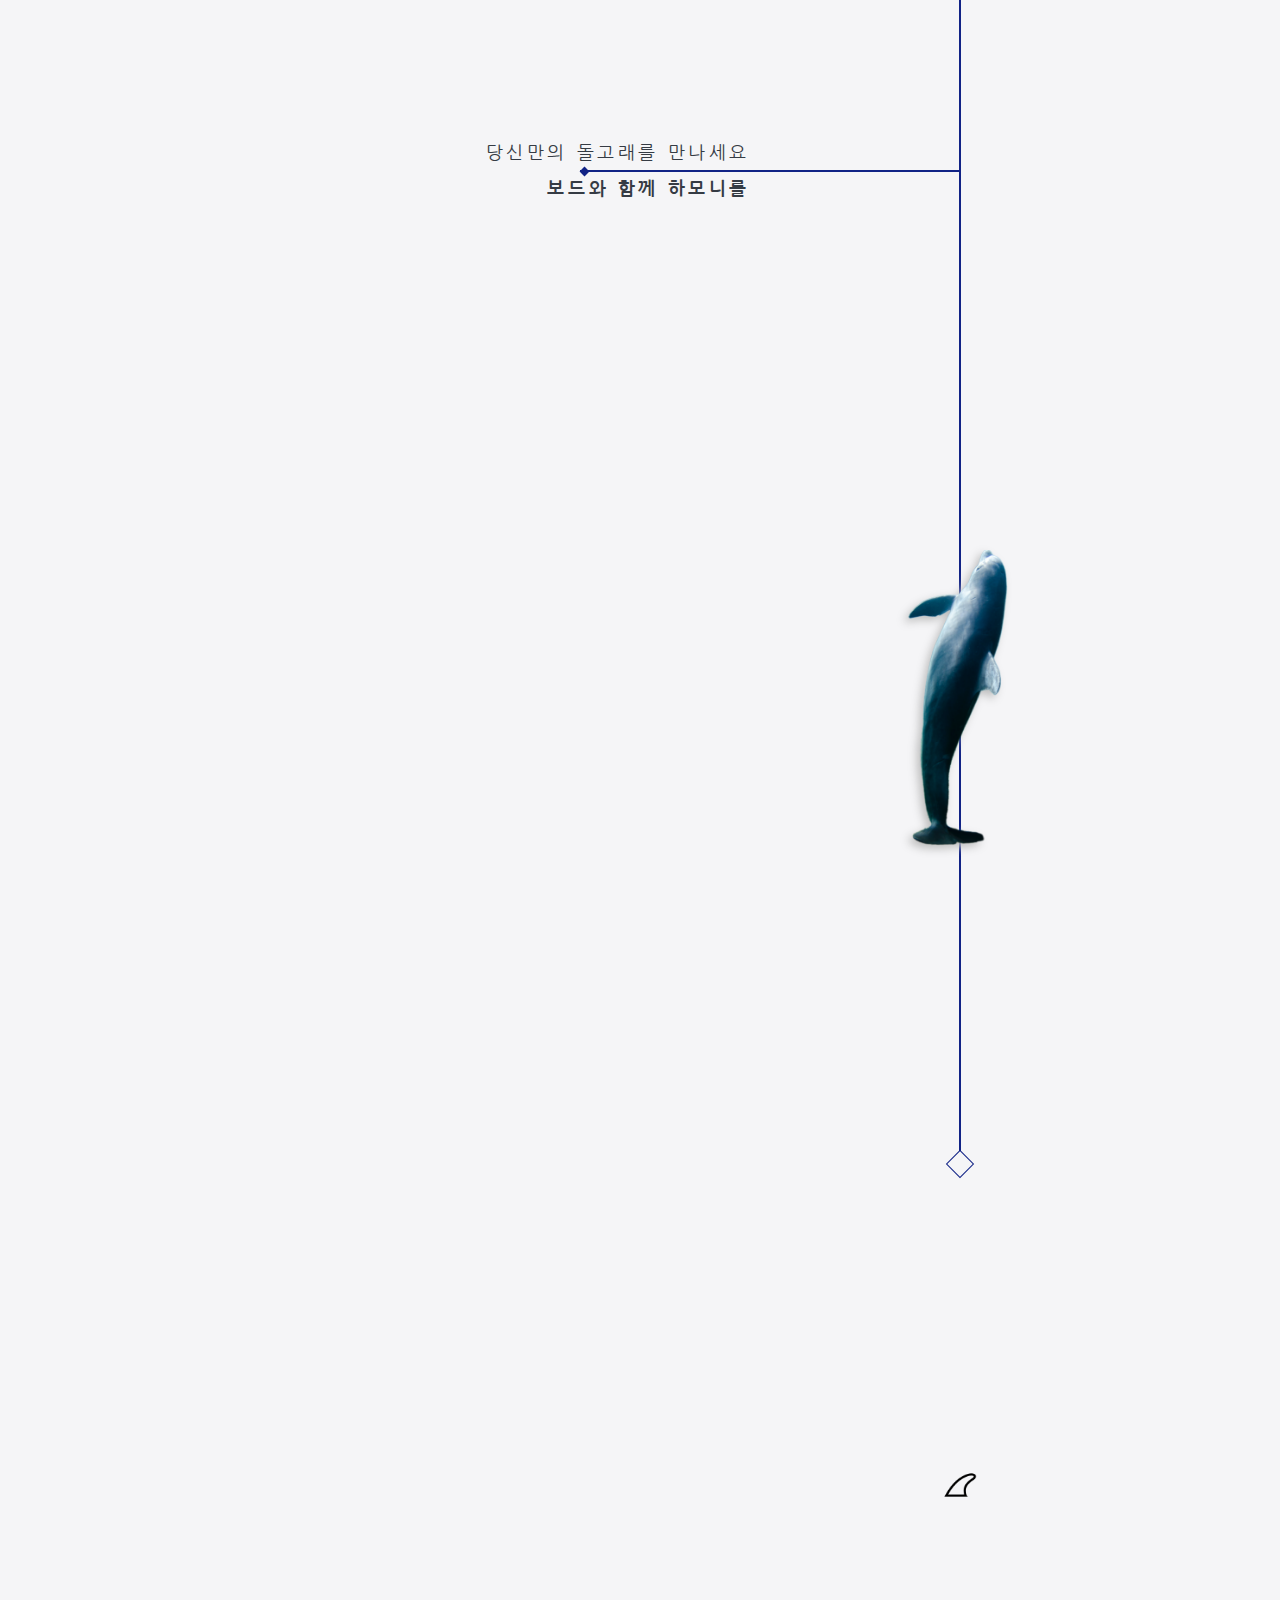
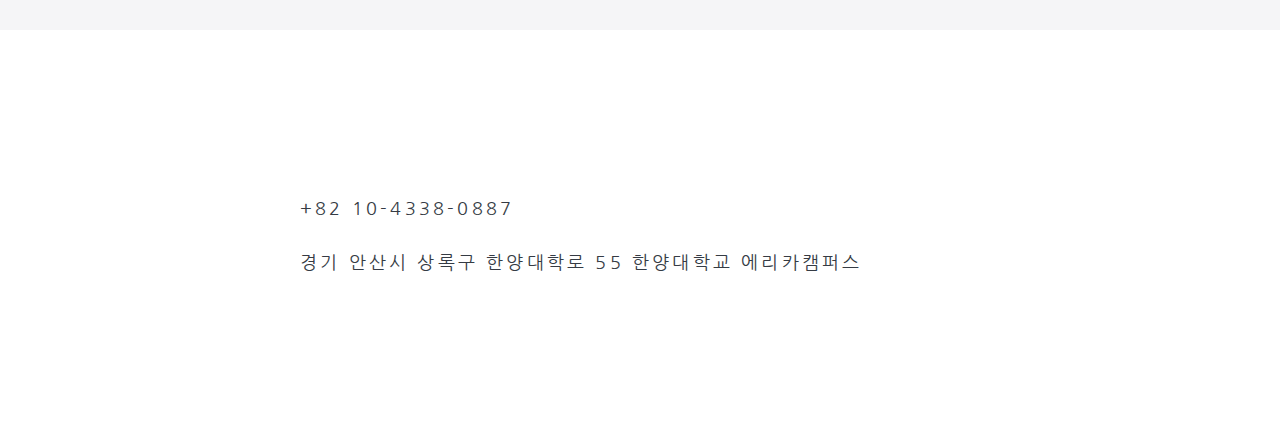
==== commit 7d479c42: "real real real real finish" ====
--- a/templates/fishBoard.html
+++ b/templates/fishBoard.html
@@ -100,8 +100,8 @@
             <img src="../static/src/img/guy_with_yellow_surfboard.png">
             <img src="../static/src/img/fish_board.png" style="height: 200px;">
         </div>
-        <div class="surfboard_length_measure_line" id="fishboard_measure_line"></div>
-        <div class="surfboard_length_measure_foot" id="fishboard_measure_foot">5피트</div>
+        <div class="surfboard_length_measure_line" id="fish_measure_line"></div>
+        <div class="surfboard_length_measure_foot" id="fish_measure_foot">5피트</div>
         <div class="explain_line fish_border_color Left" style="top: 230px">
             <div class="Longboard explain_line_square"></div>
         </div>
@@ -121,8 +121,8 @@
         <div class="middle_line fish_border_color line_height"></div>
         <img src="../static/src/img/thinking_guy.png">
         <div class="Question_line">그럼 <span>테이크 오프</span>가 편하겠군요.</div>
-        <div class="Thats_Right" style="background-color: #F5F7F6">그렇습니다!</div>
-        <div style="background-color: #F5F7F6">그렇기에 최근 가장 많은 서퍼들이 사용하는 보드 중 하나입니다.</div>
+        <div class="Thats_Right" style="background-color: #F5F5F7">그렇습니다!</div>
+        <div style="background-color: #F5F5F7">그렇기에 최근 가장 많은 서퍼들이 사용하는 보드 중 하나입니다.</div>
     </div>
 
     <div class="Board_introduction Last_info">
@@ -153,7 +153,7 @@
         </div>
         <img style="top: 0px; filter: drop-shadow(-4px 4px 4px #BDBDBD); height: 300px" src="../static/src/img/dolphine.png">
         <div class="pageIcon" style="background-color:#F5F5F7">
-            <img  src="../static/src/img/Icon.png">
+            <a href="index.html" style="display: flex; align-items: center; justify-content: center"><img  src="../static/src/img/Icon.png"></a>
         </div>
     </div>
 
--- a/static/src/style/header_footer.css
+++ b/static/src/style/header_footer.css
@@ -3,7 +3,7 @@
     height: 70px;
     display: flex;
     flex-direction: row;
-    font-weight: 600;
+    font-family: 'Poppins', sans-serif;
     /*font*/
 }
 
--- a/static/src/style/src_fishBoard.css
+++ b/static/src/style/src_fishBoard.css
@@ -50,7 +50,7 @@
 
 #fish_measure_line{
     left: 1330px;
-    top: 200px;
+    top: 330px;
     border-color: #A5AFBF;
 }
 
@@ -59,5 +59,5 @@
     color: #A5AFBF;
     font-size: 18px;
     left: 1330px;
-    top: 182px;
+    top: 312px;
 }